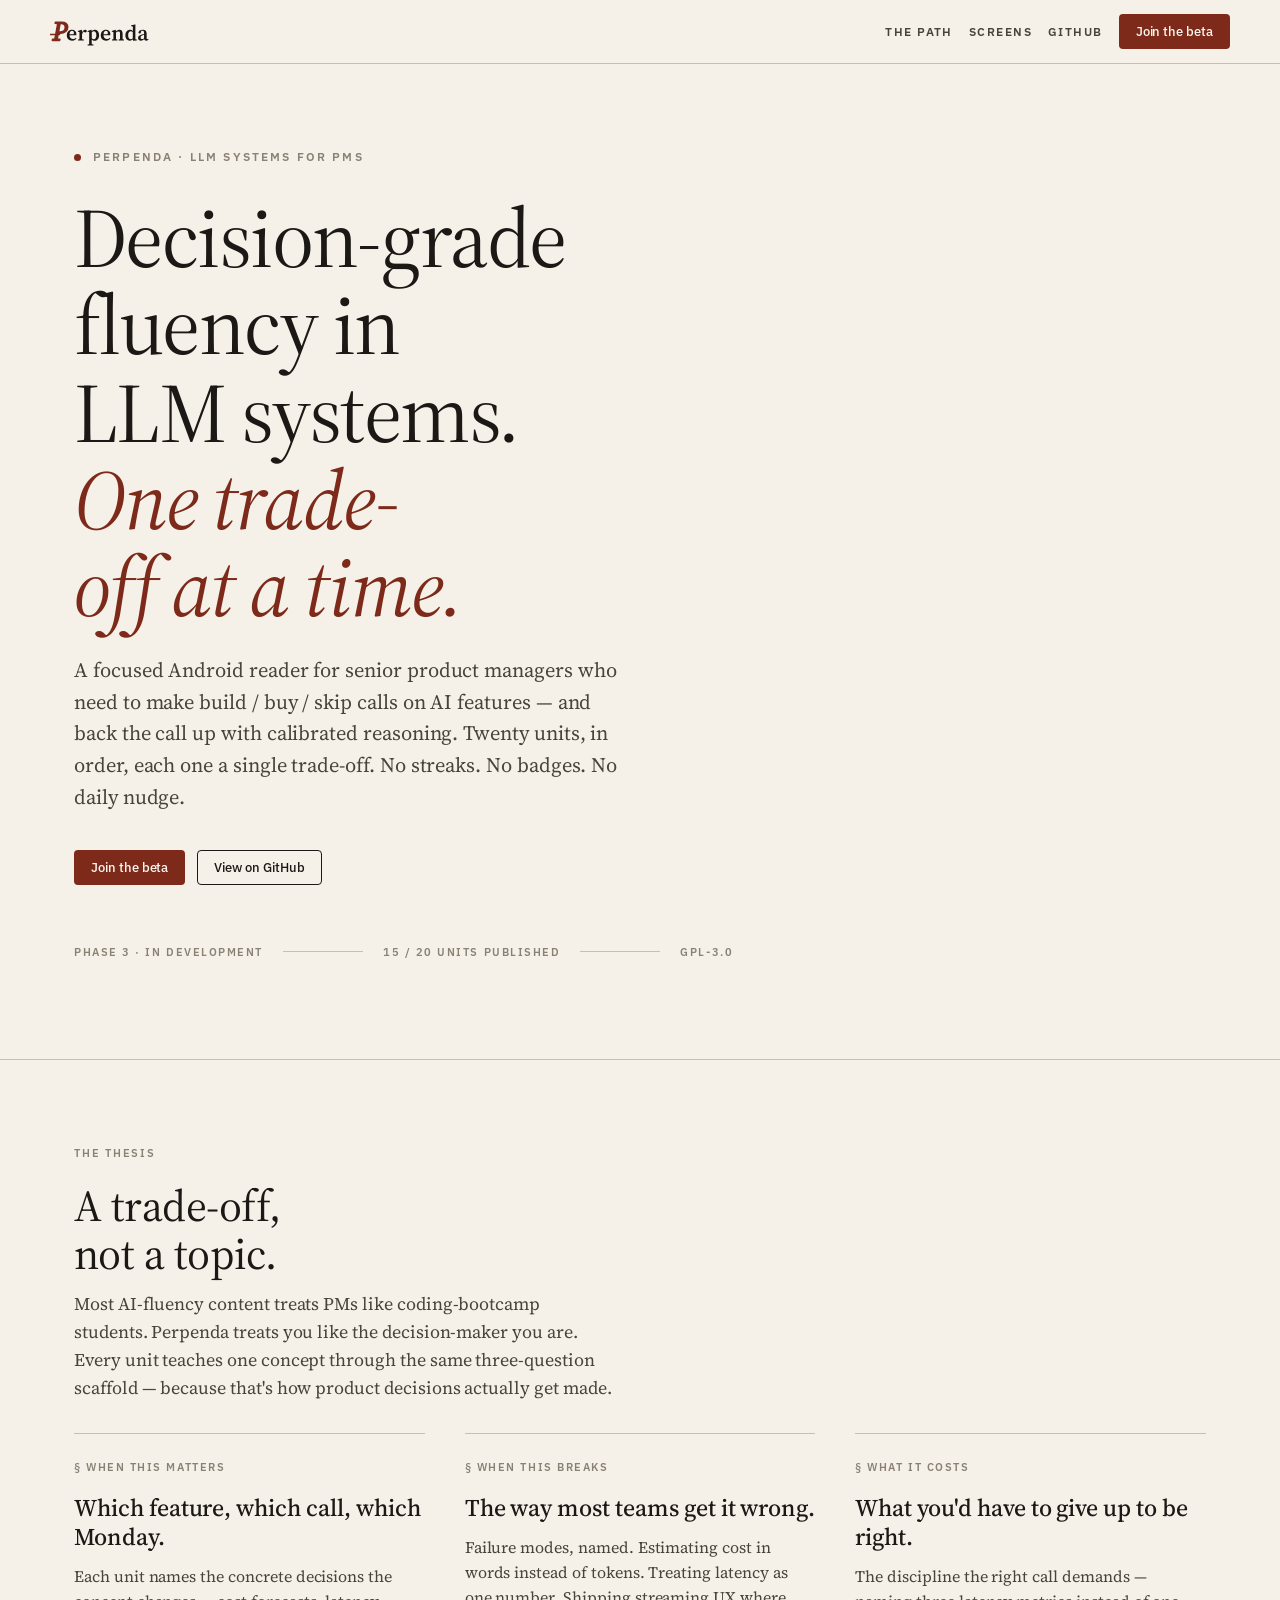
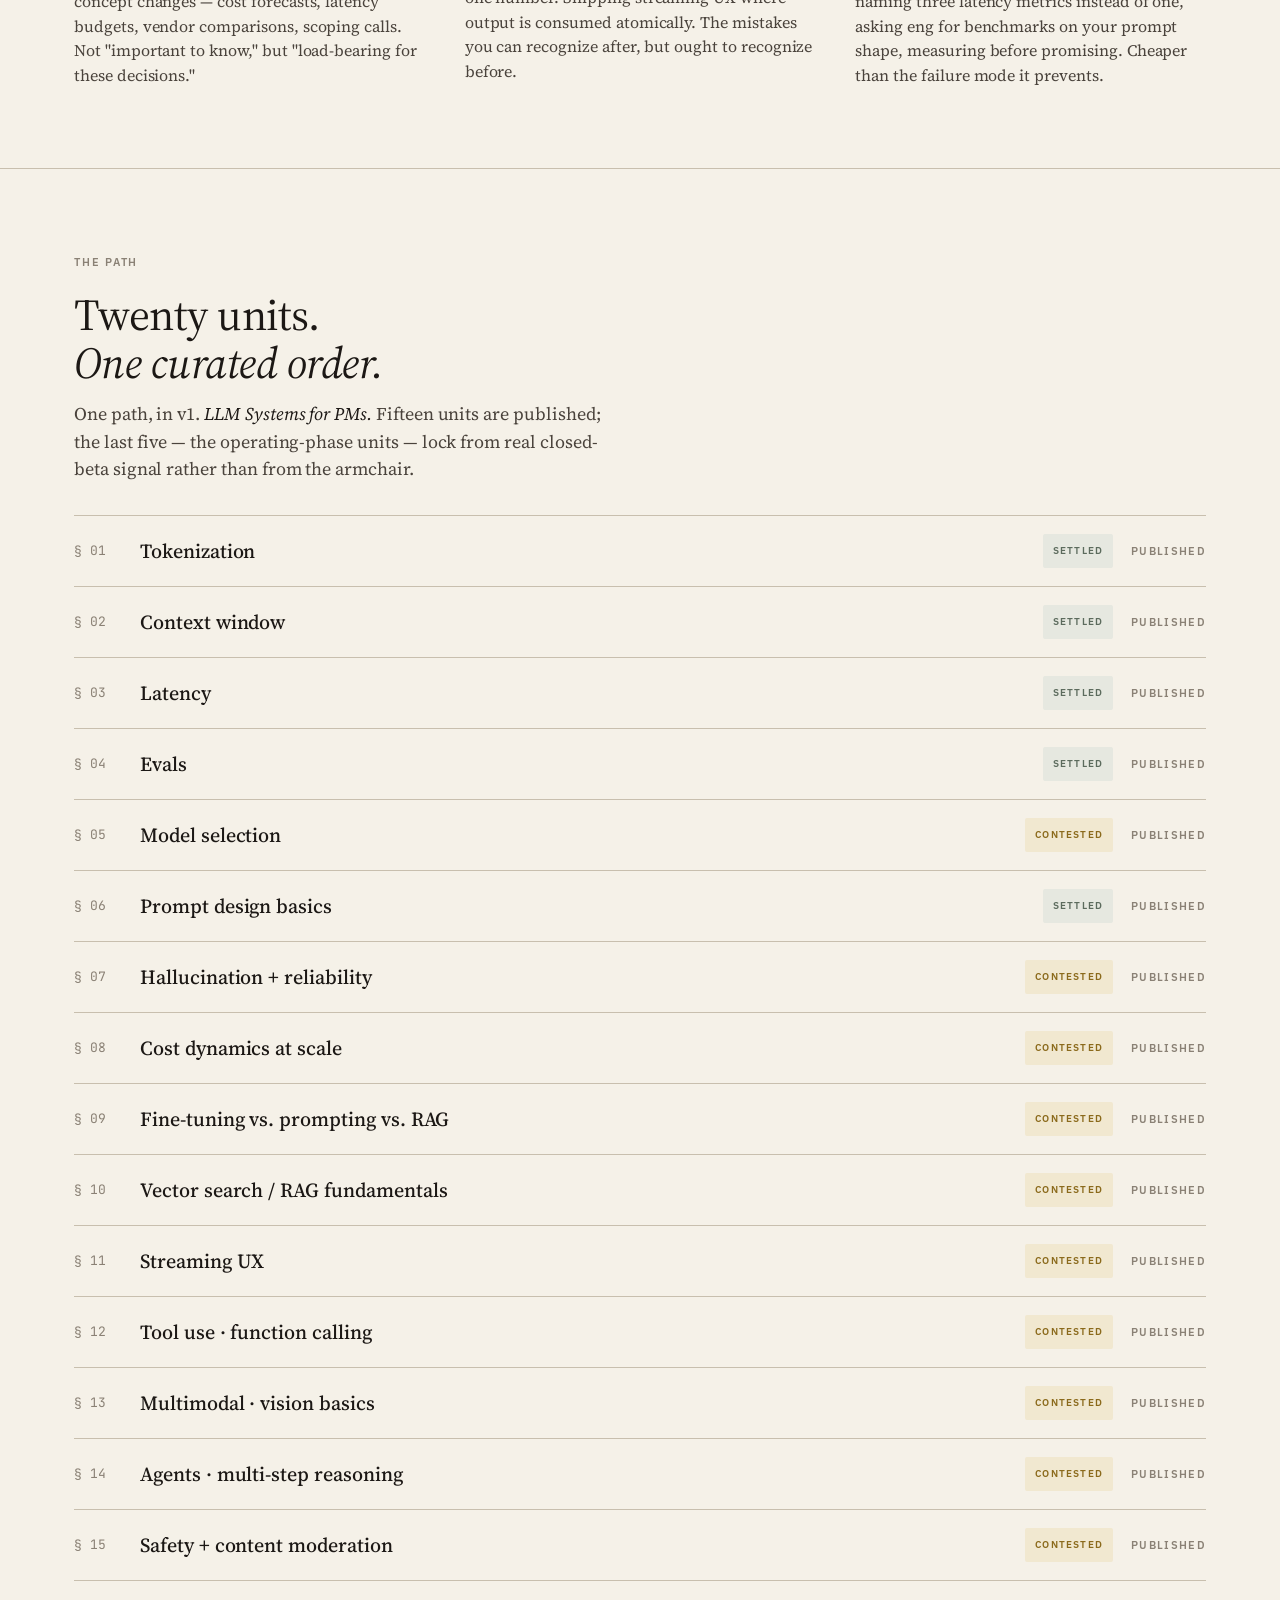
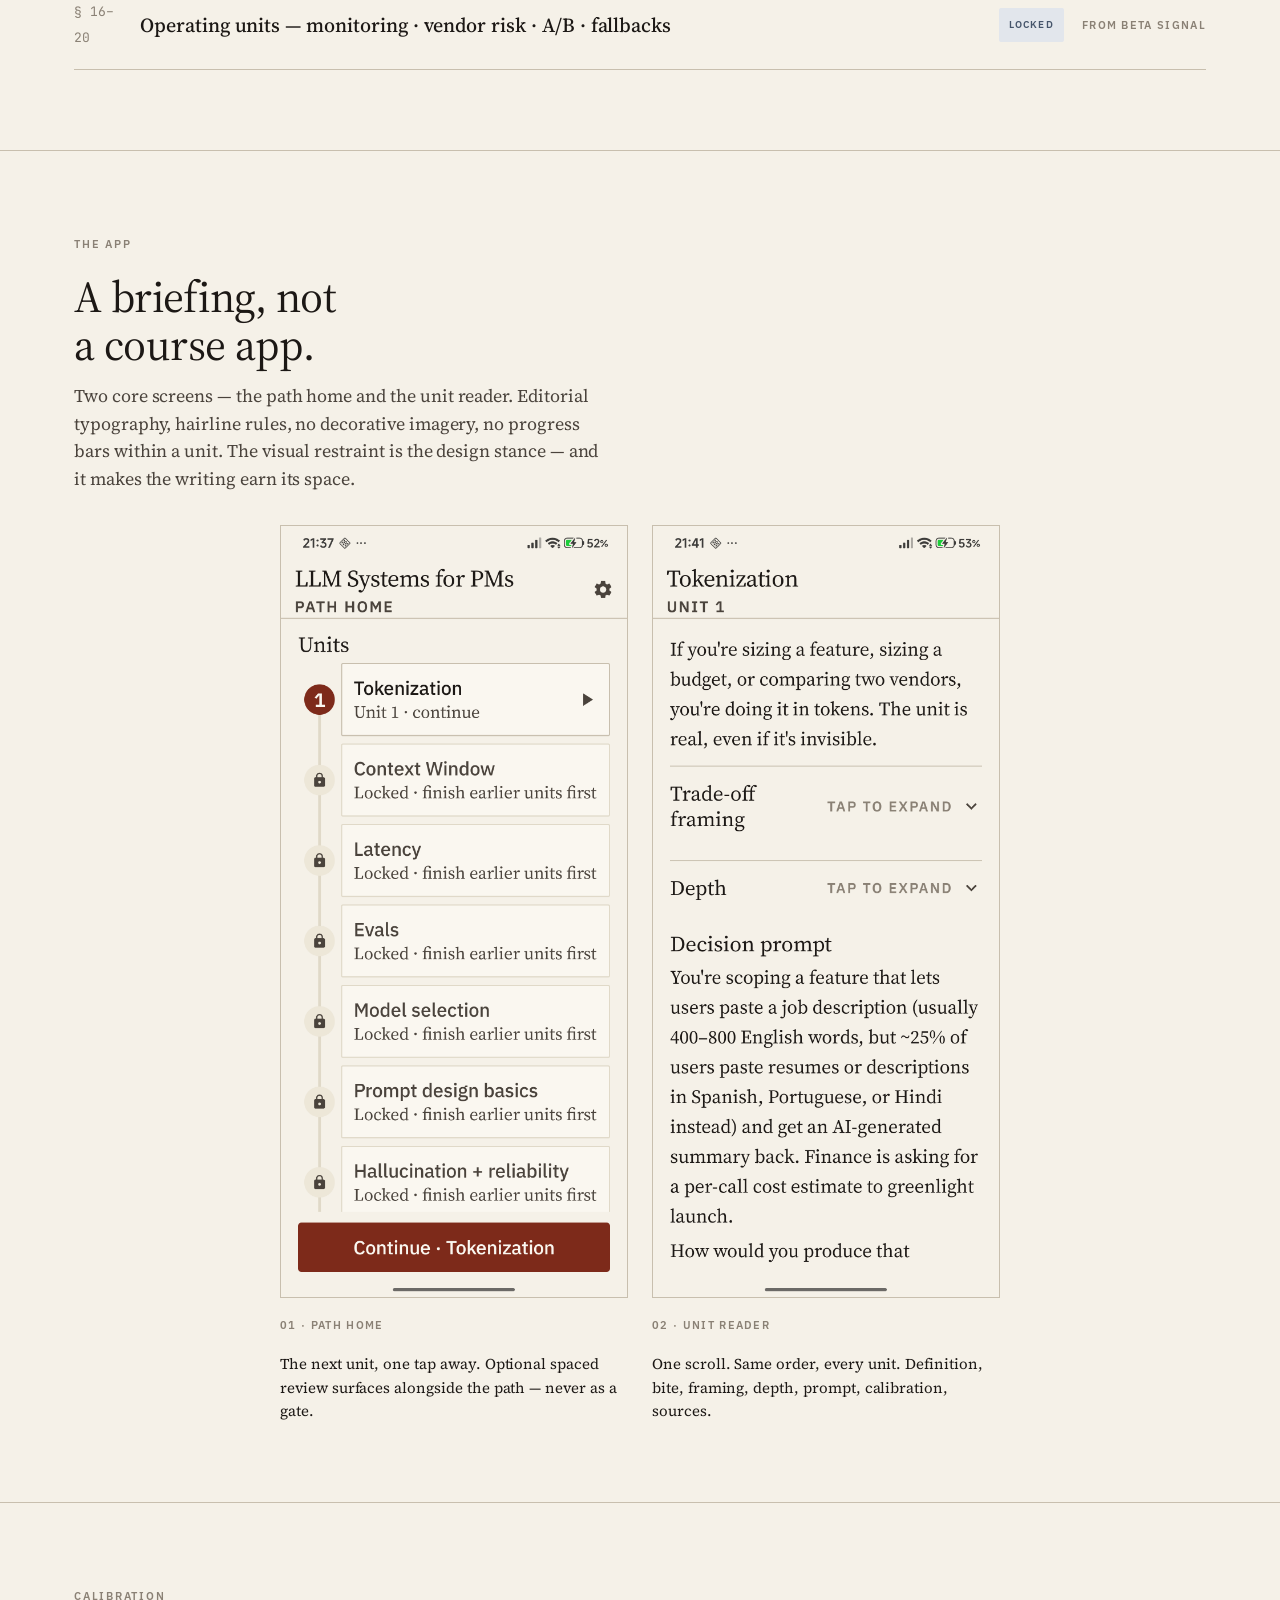
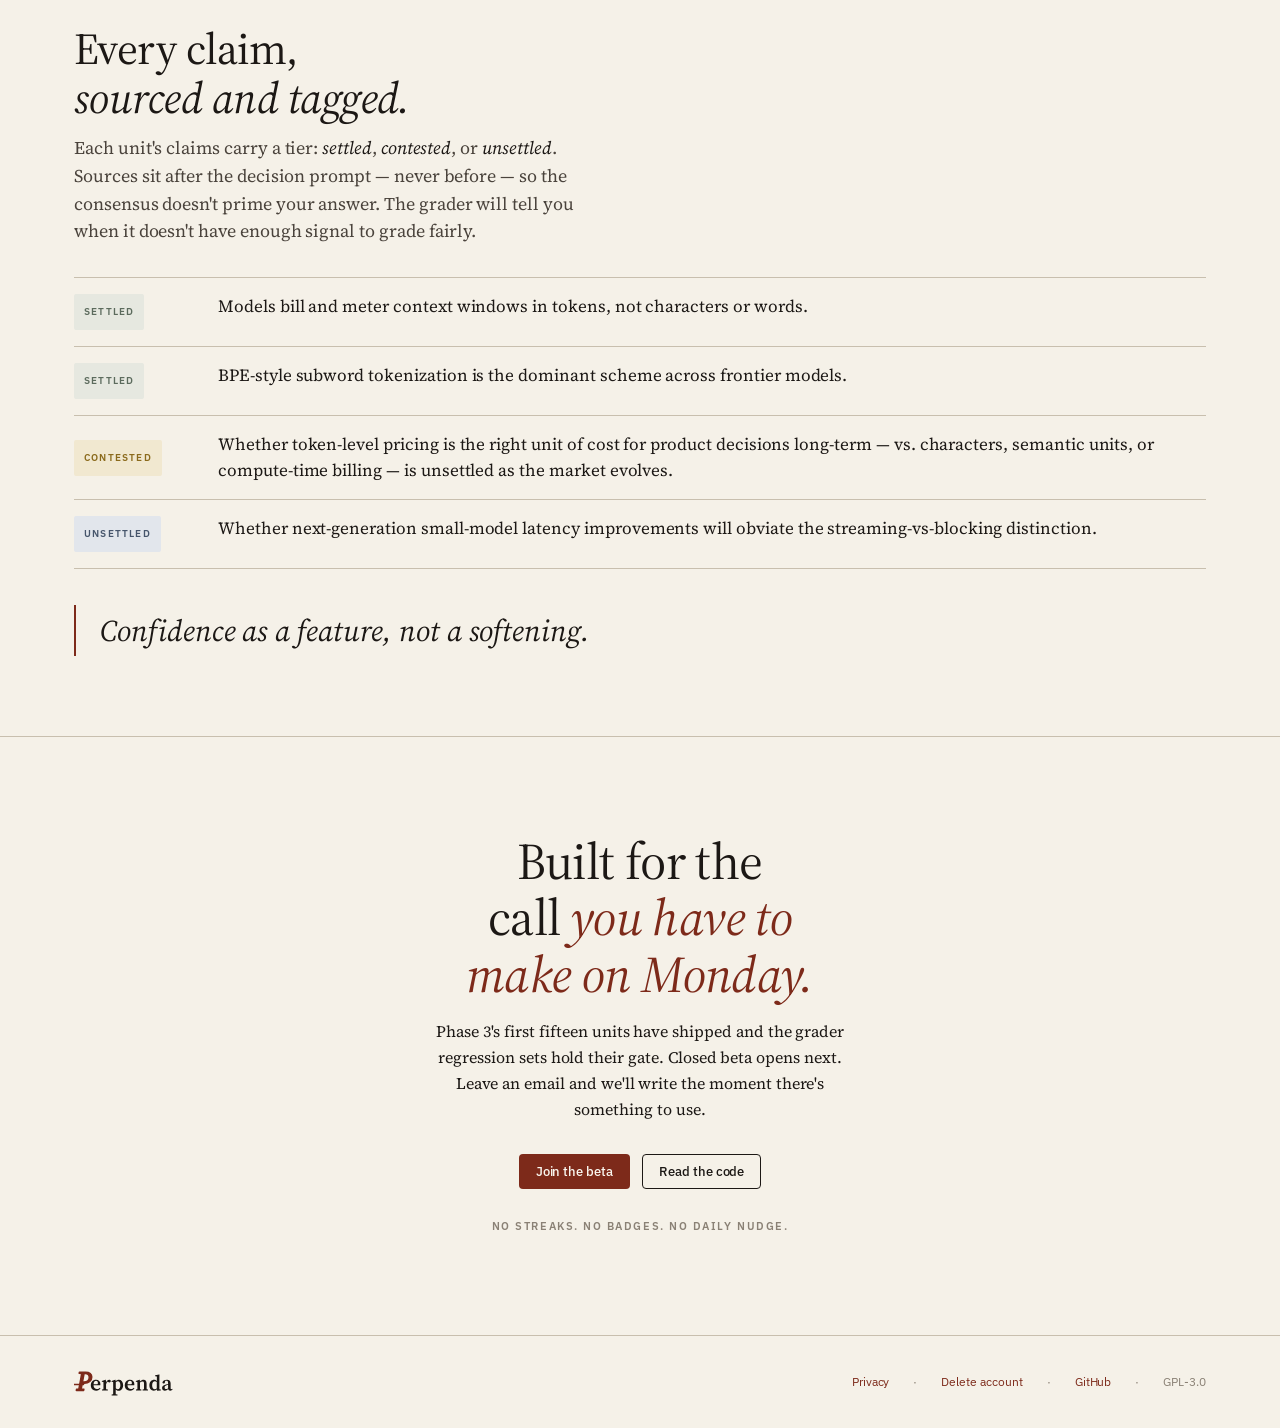
==== docs/index.html @ 9c633414 "site: wire wordmark into header, polish favicon, add OG image - Header (index + legal pages) now use" ====
<!doctype html>
<html lang="en">
<head>
<meta charset="utf-8" />
<title>Perpenda — Decision-grade fluency in LLM systems</title>
<meta name="viewport" content="width=device-width, initial-scale=1" />
<meta name="description" content="A focused Android app teaching LLM systems to product managers, one trade-off at a time. For senior PMs who'd rather decide right than read fast." />
<meta name="robots" content="index,follow" />
<link rel="canonical" href="https://perpenda.com/" />

<meta property="og:title" content="Perpenda — Decision-grade fluency in LLM systems" />
<meta property="og:description" content="Twenty trade-offs. One PM, deciding. No streaks, no badges, no daily nudge." />
<meta property="og:type" content="website" />
<meta property="og:url" content="https://perpenda.com/" />
<meta property="og:site_name" content="Perpenda" />
<meta property="og:image" content="https://perpenda.com/brand/perpenda-og-1200x630.png" />
<meta property="og:image:width" content="1200" />
<meta property="og:image:height" content="630" />

<meta name="twitter:card" content="summary_large_image" />
<meta name="twitter:title" content="Perpenda — Decision-grade fluency in LLM systems" />
<meta name="twitter:description" content="Twenty trade-offs. One PM, deciding. No streaks, no badges, no daily nudge." />
<meta name="twitter:image" content="https://perpenda.com/brand/perpenda-og-1200x630.png" />

<link rel="icon" type="image/svg+xml" href="brand/perpenda-mark-ink.svg" />
<link rel="icon" type="image/png" sizes="32x32" href="brand/favicon-32.png" />
<link rel="icon" type="image/png" sizes="16x16" href="brand/favicon-16.png" />
<link rel="apple-touch-icon" href="brand/apple-touch-icon-180.png" />

<!-- Promo bundle is standalone but rides on the project's token sheet -->
<link rel="stylesheet" href="styles/colors_and_type.css" />

<style>
  /* Follow the visitor's OS light/dark preference — the token sheet
     (colors_and_type.css) defines light as the default :root and dark
     via @media (prefers-color-scheme: dark). */
  html { color-scheme: light dark; }
  html, body { margin: 0; padding: 0; }
  body {
    background: var(--paper-0); color: var(--ink-1);
    font-family: var(--font-body);
    -webkit-font-smoothing: antialiased; text-rendering: optimizeLegibility;
  }
  *, *::before, *::after { box-sizing: border-box; }
  a { color: var(--oxblood); text-decoration: none; }
  a:hover { text-decoration: underline; text-underline-offset: 3px; text-decoration-thickness: 1px; }

  .wrap { max-width: 1180px; margin: 0 auto; padding: 0 24px; }
  hr.hair { border: 0; border-top: 1px solid var(--hair-1); margin: 0; }

  /* ─── Top nav ────────────────────────────────────────────── */
  nav.top {
    position: sticky; top: 0; z-index: 10;
    background: var(--paper-0);
    border-bottom: 1px solid var(--hair-1);
  }
  nav.top .row {
    display: flex; align-items: center; gap: 16px;
    padding: 14px 0;
  }
  .wordmark { display: flex; align-items: center; gap: 10px; }
  .wordmark img { height: 28px; width: auto; display: block; }
  .wordmark .name {
    font-family: var(--font-display); font-size: 18px; font-weight: 500;
    color: var(--ink-1); letter-spacing: -0.012em;
  }
  nav .grow { flex: 1; }
  nav a.link {
    font-family: var(--font-ui); font-size: 12px; font-weight: 600;
    text-transform: uppercase; letter-spacing: 0.12em; color: var(--ink-2);
  }
  nav a.link:hover { color: var(--ink-1); text-decoration: none; }
  .btn {
    display: inline-flex; align-items: center; gap: 8px;
    font-family: var(--font-ui); font-size: 13px; font-weight: 500;
    padding: 10px 16px; border-radius: 4px; border: 1px solid transparent;
    cursor: pointer; line-height: 1; transition: background 120ms cubic-bezier(.2,.6,.2,1);
  }
  .btn-primary   { background: var(--oxblood); color: #FAF7F0; }
  .btn-primary:hover { background: #5F2014; text-decoration: none; }
  .btn-secondary { background: transparent; color: var(--ink-1); border-color: var(--ink-1); }
  .btn-secondary:hover { background: var(--paper-3); text-decoration: none; }
  /* On dark, oxblood lifts to a warm salmon — flip the button text dark
     and lighten the hover so contrast holds. */
  @media (prefers-color-scheme: dark) {
    .btn-primary { color: #1C1815; }
    .btn-primary:hover { background: #E8967D; }
  }

  /* ─── Hero ───────────────────────────────────────────────── */
  .hero { padding: 80px 0 96px; }
  .hero .eyebrow {
    font-family: var(--font-ui); font-size: 12px; font-weight: 600;
    text-transform: uppercase; letter-spacing: 0.18em; color: var(--ink-3);
    margin-bottom: 24px;
    display: flex; align-items: center; gap: 12px;
  }
  .hero .eyebrow .dot { width: 7px; height: 7px; background: var(--oxblood); border-radius: 50%; }
  .hero h1 {
    font-family: var(--font-display);
    font-size: clamp(40px, 7vw, 84px);
    line-height: 1.04;
    font-weight: 400; letter-spacing: -0.018em;
    margin: 0 0 24px; max-width: 14ch;
    text-wrap: balance;
  }
  .hero h1 em { font-style: italic; color: var(--oxblood); font-weight: 400; }
  .hero .lede {
    font-family: var(--font-body);
    font-size: clamp(18px, 1.6vw, 22px); line-height: 1.55;
    color: var(--ink-2); margin: 0 0 36px; max-width: 56ch;
  }
  .hero .ctas { display: flex; flex-wrap: wrap; gap: 12px; }
  .hero .meta {
    margin-top: 56px; display: flex; align-items: center; gap: 20px;
    font-family: var(--font-ui); font-size: 11px; font-weight: 600;
    text-transform: uppercase; letter-spacing: 0.14em; color: var(--ink-3);
  }
  .hero .meta .rule { flex: 0 1 80px; height: 1px; background: var(--hair-1); }

  /* ─── Section heading shared ─────────────────────────────── */
  section.band { padding: 80px 0; border-top: 1px solid var(--hair-1); }
  section.band .lede {
    font-family: var(--font-body); font-size: clamp(17px, 1.4vw, 20px);
    color: var(--ink-2); line-height: 1.55; margin: 0 0 32px; max-width: 60ch;
  }
  .band-h {
    font-family: var(--font-display);
    font-size: clamp(28px, 3.5vw, 44px); line-height: 1.1;
    font-weight: 400; letter-spacing: -0.012em;
    margin: 0 0 12px; max-width: 18ch; text-wrap: balance;
  }
  .band-eyebrow {
    font-family: var(--font-ui); font-size: 11px; font-weight: 600;
    text-transform: uppercase; letter-spacing: 0.16em; color: var(--ink-3);
    margin-bottom: 16px;
  }

  /* ─── Thesis (three columns: matters / breaks / costs) ──── */
  .thesis .cols {
    display: grid; grid-template-columns: repeat(3, 1fr); gap: 40px;
    margin-top: 24px;
  }
  .thesis .col {
    border-top: 1px solid var(--hair-1);
    padding-top: 20px;
  }
  .thesis .col .label {
    font-family: var(--font-ui); font-size: 11px; font-weight: 600;
    text-transform: uppercase; letter-spacing: 0.14em; color: var(--ink-3);
    margin-bottom: 14px;
  }
  .thesis .col h3 {
    font-family: var(--font-display); font-size: 24px; line-height: 1.2;
    font-weight: 500; margin: 0 0 12px; color: var(--ink-1);
  }
  .thesis .col p {
    font-family: var(--font-body); font-size: 16px; line-height: 1.55;
    color: var(--ink-2); margin: 0;
  }

  /* ─── The path ─────────────────────────────────────────── */
  .path .grid {
    display: grid; grid-template-columns: 1fr; gap: 0; margin-top: 12px;
  }
  .path .unit {
    display: grid;
    grid-template-columns: 48px 1fr auto auto;
    align-items: center; gap: 18px;
    padding: 18px 0; border-top: 1px solid var(--hair-1);
  }
  .path .unit:last-child { border-bottom: 1px solid var(--hair-1); }
  .path .unit .num { font-family: var(--font-mono); font-size: 13px; color: var(--ink-3); }
  .path .unit .name { font-family: var(--font-display); font-size: 20px; color: var(--ink-1); font-weight: 500; }
  .path .unit .name em { font-style: italic; color: var(--oxblood); font-weight: 400; }
  .path .unit .tag {
    font-family: var(--font-ui); font-size: 10px; font-weight: 600;
    text-transform: uppercase; letter-spacing: 0.12em;
    padding: 4px 10px; border-radius: 2px;
  }
  /* Calibration-tier chips — colors come from the token sheet so they
     track light/dark automatically. */
  .tag-settled   { background: var(--sage-tint);   color: var(--sage); }
  .tag-contested { background: var(--ochre-tint);  color: var(--ochre); }
  .tag-locked    { background: var(--mineral-tint); color: var(--mineral); }
  .tag-upnext    { background: var(--oxblood-tint); color: var(--oxblood); }
  .path .unit .status {
    font-family: var(--font-ui); font-size: 11px; font-weight: 600;
    text-transform: uppercase; letter-spacing: 0.12em; color: var(--ink-3);
  }

  /* ─── Screens showcase ─────────────────────────────────── */
  .screens .strip {
    display: grid; grid-template-columns: repeat(2, 1fr); gap: 24px;
    max-width: 720px; margin: 32px auto 0;
  }
  .screen {
    display: flex; flex-direction: column; gap: 14px;
  }
  .screen .img {
    background: var(--paper-2); border: 1px solid var(--hair-1);
    overflow: hidden; aspect-ratio: 1220 / 2712;
  }
  .screen .img picture { display: block; width: 100%; height: 100%; }
  .screen .img img { width: 100%; height: 100%; object-fit: cover; object-position: top center; display: block; }
  .screen .cap {
    font-family: var(--font-ui); font-size: 11px; font-weight: 600;
    text-transform: uppercase; letter-spacing: 0.12em; color: var(--ink-3);
  }
  .screen .blurb {
    font-family: var(--font-body); font-size: 15px; line-height: 1.55;
    color: var(--ink-1);
  }

  /* ─── Calibration ─────────────────────────────────────── */
  .cal .row {
    display: grid; grid-template-columns: 120px 1fr;
    align-items: baseline; gap: 24px;
    padding: 16px 0; border-top: 1px solid var(--hair-1);
  }
  .cal .row:last-child { border-bottom: 1px solid var(--hair-1); }
  .cal .row .chip {
    font-family: var(--font-ui); font-size: 10px; font-weight: 600;
    text-transform: uppercase; letter-spacing: 0.12em;
    padding: 5px 10px; border-radius: 2px;
    justify-self: start; align-self: center;
  }
  .cal .row .claim {
    font-family: var(--font-body); font-size: 17px; line-height: 1.5;
    color: var(--ink-1);
  }
  .pullquote {
    font-family: var(--font-display);
    font-size: clamp(22px, 2.4vw, 30px); line-height: 1.3;
    font-weight: 400; color: var(--ink-1);
    border-left: 2px solid var(--oxblood);
    padding: 6px 0 6px 24px;
    margin: 36px 0 0 0;
    max-width: 36ch;
  }
  .pullquote em { font-style: italic; }

  /* ─── CTA ─────────────────────────────────────────────── */
  .cta {
    text-align: center; padding: 96px 0;
    border-top: 1px solid var(--hair-1);
  }
  .cta h2 {
    font-family: var(--font-display);
    font-size: clamp(32px, 4vw, 52px); line-height: 1.1;
    font-weight: 400; letter-spacing: -0.012em;
    margin: 0 auto 16px; max-width: 18ch; text-wrap: balance;
  }
  .cta h2 em { font-style: italic; color: var(--oxblood); }
  .cta .lede { max-width: 52ch; margin: 0 auto 32px; }
  .cta .ctas { display: inline-flex; gap: 12px; flex-wrap: wrap; justify-content: center; }
  .cta .small {
    margin-top: 24px;
    font-family: var(--font-ui); font-size: 11px; font-weight: 600;
    text-transform: uppercase; letter-spacing: 0.14em; color: var(--ink-3);
  }

  /* ─── Footer ─────────────────────────────────────────── */
  footer {
    border-top: 1px solid var(--hair-1);
    padding: 32px 0;
    font-family: var(--font-ui); font-size: 12px;
    color: var(--ink-3);
    display: flex; align-items: center; gap: 24px;
  }
  footer .grow { flex: 1; }

  /* ─── Responsive ─────────────────────────────────────── */
  @media (max-width: 880px) {
    .thesis .cols { grid-template-columns: 1fr; gap: 0; }
    .thesis .col + .col { margin-top: 0; }
    .screens .strip { grid-template-columns: repeat(2, 1fr); }
    .path .unit { grid-template-columns: 36px 1fr auto; }
    .path .unit .status { display: none; }
    nav .link.hide-md { display: none; }
    .hero { padding: 56px 0 72px; }
    section.band { padding: 56px 0; }
  }
  @media (max-width: 520px) {
    .screens .strip { grid-template-columns: 1fr; }
    .cal .row { grid-template-columns: 1fr; gap: 8px; }
  }
</style>
</head>

<body>

<!-- ─── Nav ─────────────────────────────────────────────── -->
<nav class="top">
  <div class="wrap row">
    <a class="wordmark" href="#top">
      <picture>
        <source srcset="brand/perpenda-wordmark-dark.svg" media="(prefers-color-scheme: dark)" />
        <img src="brand/perpenda-wordmark.svg" alt="Perpenda" />
      </picture>
    </a>
    <div class="grow"></div>
    <a class="link hide-md" href="#path">The path</a>
    <a class="link hide-md" href="#screens">Screens</a>
    <a class="link hide-md" href="https://github.com/LuminLynx/Perpenda">GitHub</a>
    <a class="btn btn-primary" href="#beta">Join the beta</a>
  </div>
</nav>

<!-- ─── Hero ─────────────────────────────────────────────── -->
<header id="top" class="hero">
  <div class="wrap">
    <div class="eyebrow"><span class="dot"></span> Perpenda · LLM Systems for PMs</div>
    <h1>Decision-grade fluency in LLM systems. <em>One trade-off at a time.</em></h1>
    <p class="lede">
      A focused Android reader for senior product managers who need to
      make build / buy / skip calls on AI features — and back the call
      up with calibrated reasoning. Twenty units, in order, each one a
      single trade-off. No streaks. No badges. No daily nudge.
    </p>
    <div class="ctas">
      <a class="btn btn-primary" href="#beta">Join the beta</a>
      <a class="btn btn-secondary" href="https://github.com/LuminLynx/Perpenda">View on GitHub</a>
    </div>
    <div class="meta">
      <span>Phase 3 · in development</span>
      <span class="rule"></span>
      <span>15 / 20 units published</span>
      <span class="rule"></span>
      <span>GPL-3.0</span>
    </div>
  </div>
</header>

<!-- ─── Thesis ─────────────────────────────────────────── -->
<section id="thesis" class="band thesis">
  <div class="wrap">
    <div class="band-eyebrow">The thesis</div>
    <h2 class="band-h">A trade-off, not a topic.</h2>
    <p class="lede">
      Most AI-fluency content treats PMs like coding-bootcamp students.
      Perpenda treats you like the decision-maker you are. Every unit
      teaches one concept through the same three-question scaffold —
      because that's how product decisions actually get made.
    </p>
    <div class="cols">
      <div class="col">
        <div class="label">§ When this matters</div>
        <h3>Which feature, which call, which Monday.</h3>
        <p>Each unit names the concrete decisions the concept changes — cost forecasts, latency budgets, vendor comparisons, scoping calls. Not "important to know," but "load-bearing for these decisions."</p>
      </div>
      <div class="col">
        <div class="label">§ When this breaks</div>
        <h3>The way most teams get it wrong.</h3>
        <p>Failure modes, named. Estimating cost in words instead of tokens. Treating latency as one number. Shipping streaming UX where output is consumed atomically. The mistakes you can recognize after, but ought to recognize before.</p>
      </div>
      <div class="col">
        <div class="label">§ What it costs</div>
        <h3>What you'd have to give up to be right.</h3>
        <p>The discipline the right call demands — naming three latency metrics instead of one, asking eng for benchmarks on your prompt shape, measuring before promising. Cheaper than the failure mode it prevents.</p>
      </div>
    </div>
  </div>
</section>

<!-- ─── The path ─────────────────────────────────────────── -->
<section id="path" class="band path">
  <div class="wrap">
    <div class="band-eyebrow">The path</div>
    <h2 class="band-h">Twenty units. <em>One curated order.</em></h2>
    <p class="lede">
      One path, in v1. <em>LLM Systems for PMs.</em> Fifteen units are
      published; the last five — the operating-phase units — lock from
      real closed-beta signal rather than from the armchair.
    </p>
    <div class="grid">
      <div class="unit"><div class="num">§ 01</div><div class="name">Tokenization</div><div class="tag tag-settled">Settled</div><div class="status">Published</div></div>
      <div class="unit"><div class="num">§ 02</div><div class="name">Context window</div><div class="tag tag-settled">Settled</div><div class="status">Published</div></div>
      <div class="unit"><div class="num">§ 03</div><div class="name">Latency</div><div class="tag tag-settled">Settled</div><div class="status">Published</div></div>
      <div class="unit"><div class="num">§ 04</div><div class="name">Evals</div><div class="tag tag-settled">Settled</div><div class="status">Published</div></div>
      <div class="unit"><div class="num">§ 05</div><div class="name">Model selection</div><div class="tag tag-contested">Contested</div><div class="status">Published</div></div>
      <div class="unit"><div class="num">§ 06</div><div class="name">Prompt design basics</div><div class="tag tag-settled">Settled</div><div class="status">Published</div></div>
      <div class="unit"><div class="num">§ 07</div><div class="name">Hallucination + reliability</div><div class="tag tag-contested">Contested</div><div class="status">Published</div></div>
      <div class="unit"><div class="num">§ 08</div><div class="name">Cost dynamics at scale</div><div class="tag tag-contested">Contested</div><div class="status">Published</div></div>
      <div class="unit"><div class="num">§ 09</div><div class="name">Fine-tuning vs. prompting vs. RAG</div><div class="tag tag-contested">Contested</div><div class="status">Published</div></div>
      <div class="unit"><div class="num">§ 10</div><div class="name">Vector search / RAG fundamentals</div><div class="tag tag-contested">Contested</div><div class="status">Published</div></div>
      <div class="unit"><div class="num">§ 11</div><div class="name">Streaming UX</div><div class="tag tag-contested">Contested</div><div class="status">Published</div></div>
      <div class="unit"><div class="num">§ 12</div><div class="name">Tool use · function calling</div><div class="tag tag-contested">Contested</div><div class="status">Published</div></div>
      <div class="unit"><div class="num">§ 13</div><div class="name">Multimodal · vision basics</div><div class="tag tag-contested">Contested</div><div class="status">Published</div></div>
      <div class="unit"><div class="num">§ 14</div><div class="name">Agents · multi-step reasoning</div><div class="tag tag-contested">Contested</div><div class="status">Published</div></div>
      <div class="unit"><div class="num">§ 15</div><div class="name">Safety + content moderation</div><div class="tag tag-contested">Contested</div><div class="status">Published</div></div>
      <div class="unit"><div class="num">§ 16–20</div><div class="name">Operating units — monitoring · vendor risk · A/B · fallbacks</div><div class="tag tag-locked">Locked</div><div class="status">From beta signal</div></div>
    </div>
  </div>
</section>

<!-- ─── Screens ─────────────────────────────────────────── -->
<section id="screens" class="band screens">
  <div class="wrap">
    <div class="band-eyebrow">The app</div>
    <h2 class="band-h">A briefing, not a course app.</h2>
    <p class="lede">
      Two core screens — the path home and the unit reader. Editorial
      typography, hairline rules, no decorative imagery, no progress bars
      within a unit. The visual restraint is the design stance — and it
      makes the writing earn its space.
    </p>
    <div class="strip">
      <div class="screen">
        <div class="img">
          <picture>
            <source srcset="app-store/screens-dark/01-path-home.png" media="(prefers-color-scheme: dark)" />
            <img src="app-store/screens/01-path-home.png" alt="Perpenda path home" />
          </picture>
        </div>
        <div class="cap">01 · Path home</div>
        <div class="blurb">The next unit, one tap away. Optional spaced review surfaces alongside the path — never as a gate.</div>
      </div>
      <div class="screen">
        <div class="img">
          <picture>
            <source srcset="app-store/screens-dark/02-unit-reader.png" media="(prefers-color-scheme: dark)" />
            <img src="app-store/screens/02-unit-reader.png" alt="Perpenda unit reader" />
          </picture>
        </div>
        <div class="cap">02 · Unit reader</div>
        <div class="blurb">One scroll. Same order, every unit. Definition, bite, framing, depth, prompt, calibration, sources.</div>
      </div>
    </div>
  </div>
</section>

<!-- ─── Calibration ─────────────────────────────────────── -->
<section class="band cal">
  <div class="wrap">
    <div class="band-eyebrow">Calibration</div>
    <h2 class="band-h">Every claim, <em>sourced and tagged.</em></h2>
    <p class="lede">
      Each unit's claims carry a tier: <em>settled</em>, <em>contested</em>, or
      <em>unsettled</em>. Sources sit after the decision prompt — never
      before — so the consensus doesn't prime your answer. The grader
      will tell you when it doesn't have enough signal to grade fairly.
    </p>
    <div style="margin-top: 16px;">
      <div class="row"><span class="chip tag-settled">Settled</span><div class="claim">Models bill and meter context windows in tokens, not characters or words.</div></div>
      <div class="row"><span class="chip tag-settled">Settled</span><div class="claim">BPE-style subword tokenization is the dominant scheme across frontier models.</div></div>
      <div class="row"><span class="chip tag-contested">Contested</span><div class="claim">Whether token-level pricing is the right unit of cost for product decisions long-term — vs. characters, semantic units, or compute-time billing — is unsettled as the market evolves.</div></div>
      <div class="row"><span class="chip tag-locked">Unsettled</span><div class="claim">Whether next-generation small-model latency improvements will obviate the streaming-vs-blocking distinction.</div></div>
    </div>
    <div class="pullquote">
      <em>Confidence as a feature, not a softening.</em>
    </div>
  </div>
</section>

<!-- ─── CTA ────────────────────────────────────────────── -->
<section id="beta" class="cta">
  <div class="wrap">
    <h2>Built for the call <em>you have to make on Monday.</em></h2>
    <p class="lede">
      Phase 3's first fifteen units have shipped and the grader
      regression sets hold their gate. Closed beta opens next. Leave
      an email and we'll write the moment there's something to use.
    </p>
    <div class="ctas">
      <a class="btn btn-primary" href="mailto:hello@perpenda.com?subject=Perpenda%20beta">Join the beta</a>
      <a class="btn btn-secondary" href="https://github.com/LuminLynx/Perpenda">Read the code</a>
    </div>
    <div class="small">No streaks. No badges. No daily nudge.</div>
  </div>
</section>

<!-- ─── Footer ─────────────────────────────────────────── -->
<footer>
  <div class="wrap" style="display: flex; align-items: center; gap: 24px; width: 100%;">
    <a class="wordmark" href="#top">
      <picture>
        <source srcset="brand/perpenda-wordmark-dark.svg" media="(prefers-color-scheme: dark)" />
        <img src="brand/perpenda-wordmark.svg" alt="Perpenda" />
      </picture>
    </a>
    <div class="grow"></div>
    <a href="legal/privacy-policy.html">Privacy</a>
    <span>·</span>
    <a href="legal/account-deletion.html">Delete account</a>
    <span>·</span>
    <a href="https://github.com/LuminLynx/Perpenda">GitHub</a>
    <span>·</span>
    <span>GPL-3.0</span>
  </div>
</footer>

</body>
</html>
---- docs/styles/colors_and_type.css ----
/* ============================================================
   Perpenda — colors & type tokens
   Editorial / reference-document direction:
   serif display, hairline rules, restrained color, generous air.
   These tokens map 1:1 to the Compose theme (Color.kt / Type.kt)
   and the brief in docs/DESIGN_BRIEF.md.
   ============================================================ */

/* --- Webfonts ------------------------------------------------ */
/* Source Serif 4 — editorial body+display
   IBM Plex Sans  — UI labels / app-bar meta (cool, neutral)
   JetBrains Mono — code / token counts / inline measurements
   NOTE: all three are Google-Fonts substitutions for the in-app
   FontFamily.SansSerif default that Type.kt currently ships.
   Flag this to the team — fonts/ contains nothing locally yet. */
@import url("https://fonts.googleapis.com/css2?family=Source+Serif+4:ital,opsz,wght@0,8..60,300..800;1,8..60,300..800&family=IBM+Plex+Sans:wght@400;500;600;700&family=JetBrains+Mono:wght@400;500;600&display=swap");

:root {
  /* ----------------------------------------------------------
     Color — Paper & Ink (LIGHT, the canonical mode)
     A warm off-white "paper" with warm near-black "ink",
     hairline rules that are warm taupe (not 50% gray),
     and a restrained accent palette of marginal-annotation
     ink colors: oxblood (primary), sage (settled), ochre
     (contested), mineral (mono / chrome).
     ---------------------------------------------------------- */

  /* Paper — surfaces, from full to subtle */
  --paper-0:  #F5F1E8; /* page background — warm off-white */
  --paper-1:  #FAF7F0; /* raised surface — quieter than paper-0 */
  --paper-2:  #FFFFFF; /* card / sheet — true paper */
  --paper-3:  #EDE7D8; /* deeper section — pull-quote, callout */

  /* Ink — foreground, in three weights */
  --ink-1:    #1C1815; /* body — warm near-black, NOT pure */
  --ink-2:    #4A433C; /* meta / secondary copy */
  --ink-3:    #8A8175; /* tertiary / placeholder / muted meta */

  /* Hairline — the single most identity-defining element.
     Two weights only. NEVER a heavy 1.5–2px gray border. */
  --hair-1:   #C8BFAE; /* dividers between rows, between sections */
  --hair-2:   #E0D9C8; /* sub-dividers, focus-rest, table interior */

  /* Accents — restrained, marginal-ink palette.
     Use SPARINGLY. The accent should feel underlined, not painted. */
  --oxblood:           #7D2A1A; /* primary action, key emphasis */
  --oxblood-tint:      #F1E2DC; /* tint container — Reviews-due, focused row */
  --sage:              #5C6B5D; /* "settled" calibration tag */
  --sage-tint:         #E6E8E0;
  --ochre:             #8B6A1C; /* "contested" calibration tag */
  --ochre-tint:        #F1E8D0;
  --mineral:           #46556B; /* mono / code / chrome accent */
  --mineral-tint:      #E2E6EC;

  /* Semantic — completed / review-needed / error */
  --completed:         var(--oxblood); /* unit ✓ uses oxblood, not green */
  --review-needed:     var(--ochre);   /* "we're not confident" banner */
  --error:             #8C2017;        /* form / submit errors */
  --error-tint:        #F2DEDB;

  /* ----------------------------------------------------------
     Type
     ---------------------------------------------------------- */

  /* Families */
  --font-display: "Source Serif 4", "Source Serif Pro", "Georgia", serif;
  --font-body:    "Source Serif 4", "Source Serif Pro", "Georgia", serif;
  --font-ui:      "IBM Plex Sans", "Inter", system-ui, sans-serif;
  --font-mono:    "JetBrains Mono", "IBM Plex Mono", ui-monospace, monospace;

  /* Tracking */
  --tracking-display: -0.012em; /* large serif — tighten slightly */
  --tracking-body:    -0.003em;
  --tracking-ui:       0.00em;
  --tracking-eyebrow:  0.10em;  /* small-caps eyebrows — wide */

  /* Scale — designed in 8pt rhythm; line-heights tuned for
     editorial body density (~1.55) and tight display (~1.12). */
  --t-display:   44px;  --lh-display:   50px;
  --t-h1:        32px;  --lh-h1:        38px;  /* screen title */
  --t-h2:        24px;  --lh-h2:        30px;  /* unit title in reader */
  --t-h3:        19px;  --lh-h3:        26px;  /* section header */
  --t-h4:        16px;  --lh-h4:        22px;  /* card title */
  --t-body:      16px;  --lh-body:      26px;  /* prose default */
  --t-body-sm:   14px;  --lh-body-sm:   22px;  /* meta / supporting */
  --t-ui:        14px;  --lh-ui:        20px;  /* buttons, tabs */
  --t-eyebrow:   11px;  --lh-eyebrow:   14px;  /* small-caps labels */
  --t-mono:      13px;  --lh-mono:      20px;

  /* Weights */
  --w-light:    300;
  --w-regular:  400;
  --w-medium:   500;
  --w-semibold: 600;

  /* ----------------------------------------------------------
     Spacing — 4pt base, expressed as a small set of named steps.
     Generous outer padding (--s-6) is the editorial signature.
     ---------------------------------------------------------- */
  --s-0:   2px;
  --s-1:   4px;
  --s-2:   8px;
  --s-3:  12px;
  --s-4:  16px;
  --s-5:  20px;
  --s-6:  24px;
  --s-7:  32px;
  --s-8:  40px;
  --s-9:  56px;
  --s-10: 80px;

  /* Screen edge — Compose AppScreenScaffold pads 20dp h / 12dp v */
  --gutter:  20px;
  --gutter-v: 12px;

  /* ----------------------------------------------------------
     Radii — restrained. Editorial = mostly square / 2–4px only.
     The current Android theme rounds 8–28dp; we override toward
     the editorial direction in v1's restyle.
     ---------------------------------------------------------- */
  --r-0:  0px;   /* hairline cards — square */
  --r-1:  2px;   /* fields, chips */
  --r-2:  4px;   /* button corner — barely there */
  --r-3:  8px;   /* sheet / modal */

  /* ----------------------------------------------------------
     Elevation — flat. No drop shadows by default.
     A single hairline border carries the card.
     We expose one whisper-shadow for modal/sheet only.
     ---------------------------------------------------------- */
  --shadow-flat:  none;
  --shadow-card:  none;                                       /* hairline-only */
  --shadow-sheet: 0 1px 0 rgba(28,24,21,0.04),
                  0 16px 40px -16px rgba(28,24,21,0.18);      /* modal / bottom sheet */
  --focus-ring:   0 0 0 2px var(--paper-0),
                  0 0 0 4px var(--oxblood);                   /* focus halo */

  /* ----------------------------------------------------------
     Motion — restrained. Editorial reads, doesn't bounce.
     Disclosures expand in 180–220ms ease-out; nothing springs.
     ---------------------------------------------------------- */
  --dur-fast:  120ms;
  --dur-base:  200ms;
  --dur-slow:  320ms;
  --ease-out:  cubic-bezier(0.2, 0.6, 0.2, 1);
  --ease-in:   cubic-bezier(0.4, 0.0, 1, 1);
}

/* --- Dark mode --------------------------------------------------
   Mirror of the warm-paper palette. Same restraint, inverted weight.
   Triggered by [data-theme="dark"] or prefers-color-scheme.
   ---------------------------------------------------------------- */
@media (prefers-color-scheme: dark) {
  :root:not([data-theme="light"]) {
    --paper-0:  #15130F;
    --paper-1:  #1B1814;
    --paper-2:  #221E18;
    --paper-3:  #2A251D;

    --ink-1:    #E8E2D5;
    --ink-2:    #B5AC9C;
    --ink-3:    #7C7466;

    --hair-1:   #3A352C;
    --hair-2:   #2A251D;

    --oxblood:           #D6816A;
    --oxblood-tint:      #3A1F18;
    --sage:              #A2AB94;
    --sage-tint:         #232722;
    --ochre:             #D7B673;
    --ochre-tint:        #2E2718;
    --mineral:           #9DAFC2;
    --mineral-tint:      #1E242C;
    --error:             #E4856E;
    --error-tint:        #381914;
  }
}
[data-theme="dark"] {
    --paper-0:  #15130F;
    --paper-1:  #1B1814;
    --paper-2:  #221E18;
    --paper-3:  #2A251D;
    --ink-1:    #E8E2D5;
    --ink-2:    #B5AC9C;
    --ink-3:    #7C7466;
    --hair-1:   #3A352C;
    --hair-2:   #2A251D;
    --oxblood:           #D6816A;
    --oxblood-tint:      #3A1F18;
    --sage:              #A2AB94;
    --sage-tint:         #232722;
    --ochre:             #D7B673;
    --ochre-tint:        #2E2718;
    --mineral:           #9DAFC2;
    --mineral-tint:      #1E242C;
    --error:             #E4856E;
    --error-tint:        #381914;
}

/* ============================================================
   Semantic type roles. Use these directly in JSX/HTML.
   Body text gets --tracking-body via the body{} rule below.
   ============================================================ */

body {
  font-family: var(--font-body);
  font-size: var(--t-body);
  line-height: var(--lh-body);
  letter-spacing: var(--tracking-body);
  color: var(--ink-1);
  background: var(--paper-0);
  -webkit-font-smoothing: antialiased;
  text-rendering: optimizeLegibility;
}

.t-display, h1.display {
  font-family: var(--font-display);
  font-size: var(--t-display);
  line-height: var(--lh-display);
  letter-spacing: var(--tracking-display);
  font-weight: var(--w-regular);   /* serif display reads better at 400, not bold */
  color: var(--ink-1);
}

.t-h1, h1 {
  font-family: var(--font-display);
  font-size: var(--t-h1);
  line-height: var(--lh-h1);
  letter-spacing: var(--tracking-display);
  font-weight: var(--w-regular);
  color: var(--ink-1);
}

.t-h2, h2 {
  font-family: var(--font-display);
  font-size: var(--t-h2);
  line-height: var(--lh-h2);
  letter-spacing: var(--tracking-display);
  font-weight: var(--w-regular);
  color: var(--ink-1);
}

.t-h3, h3 {
  font-family: var(--font-display);
  font-size: var(--t-h3);
  line-height: var(--lh-h3);
  font-weight: var(--w-medium);
  color: var(--ink-1);
}

.t-h4, h4 {
  font-family: var(--font-display);
  font-size: var(--t-h4);
  line-height: var(--lh-h4);
  font-weight: var(--w-semibold);
  color: var(--ink-1);
}

.t-body, p {
  font-family: var(--font-body);
  font-size: var(--t-body);
  line-height: var(--lh-body);
  letter-spacing: var(--tracking-body);
  font-weight: var(--w-regular);
  color: var(--ink-1);
}

.t-body-sm, .meta {
  font-family: var(--font-body);
  font-size: var(--t-body-sm);
  line-height: var(--lh-body-sm);
  color: var(--ink-2);
}

.t-ui, button, input, label {
  font-family: var(--font-ui);
  font-size: var(--t-ui);
  line-height: var(--lh-ui);
  letter-spacing: var(--tracking-ui);
}

.t-eyebrow {
  font-family: var(--font-ui);
  font-size: var(--t-eyebrow);
  line-height: var(--lh-eyebrow);
  letter-spacing: var(--tracking-eyebrow);
  font-weight: var(--w-semibold);
  text-transform: uppercase;
  color: var(--ink-3);
}

.t-mono, code, pre {
  font-family: var(--font-mono);
  font-size: var(--t-mono);
  line-height: var(--lh-mono);
  color: var(--ink-2);
}

/* Inline emphasis used widely in unit prose */
em  { font-style: italic; color: var(--ink-1); }
strong { font-weight: var(--w-semibold); color: var(--ink-1); }

/* The signature hairline rule */
hr, .hairline {
  border: 0;
  border-top: 1px solid var(--hair-1);
  margin: 0;
}
.hairline-sub { border-top-color: var(--hair-2); }
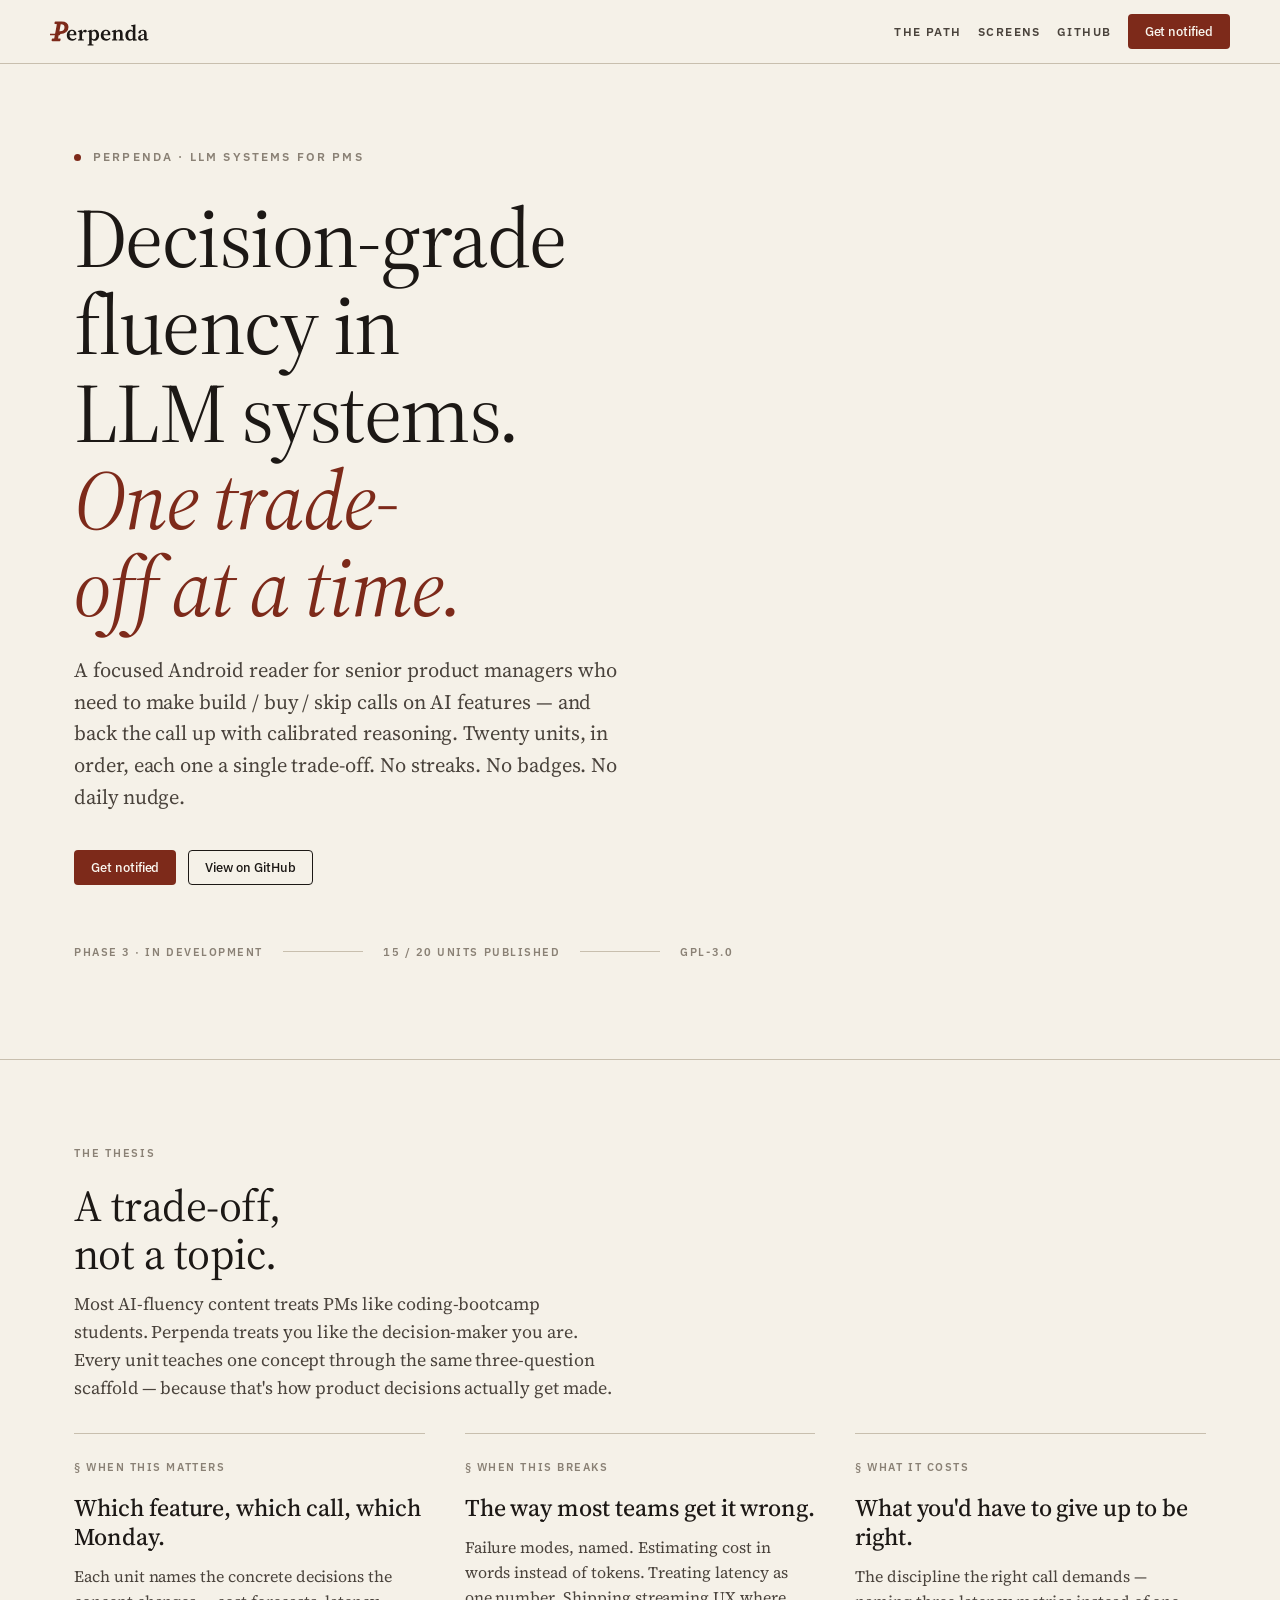
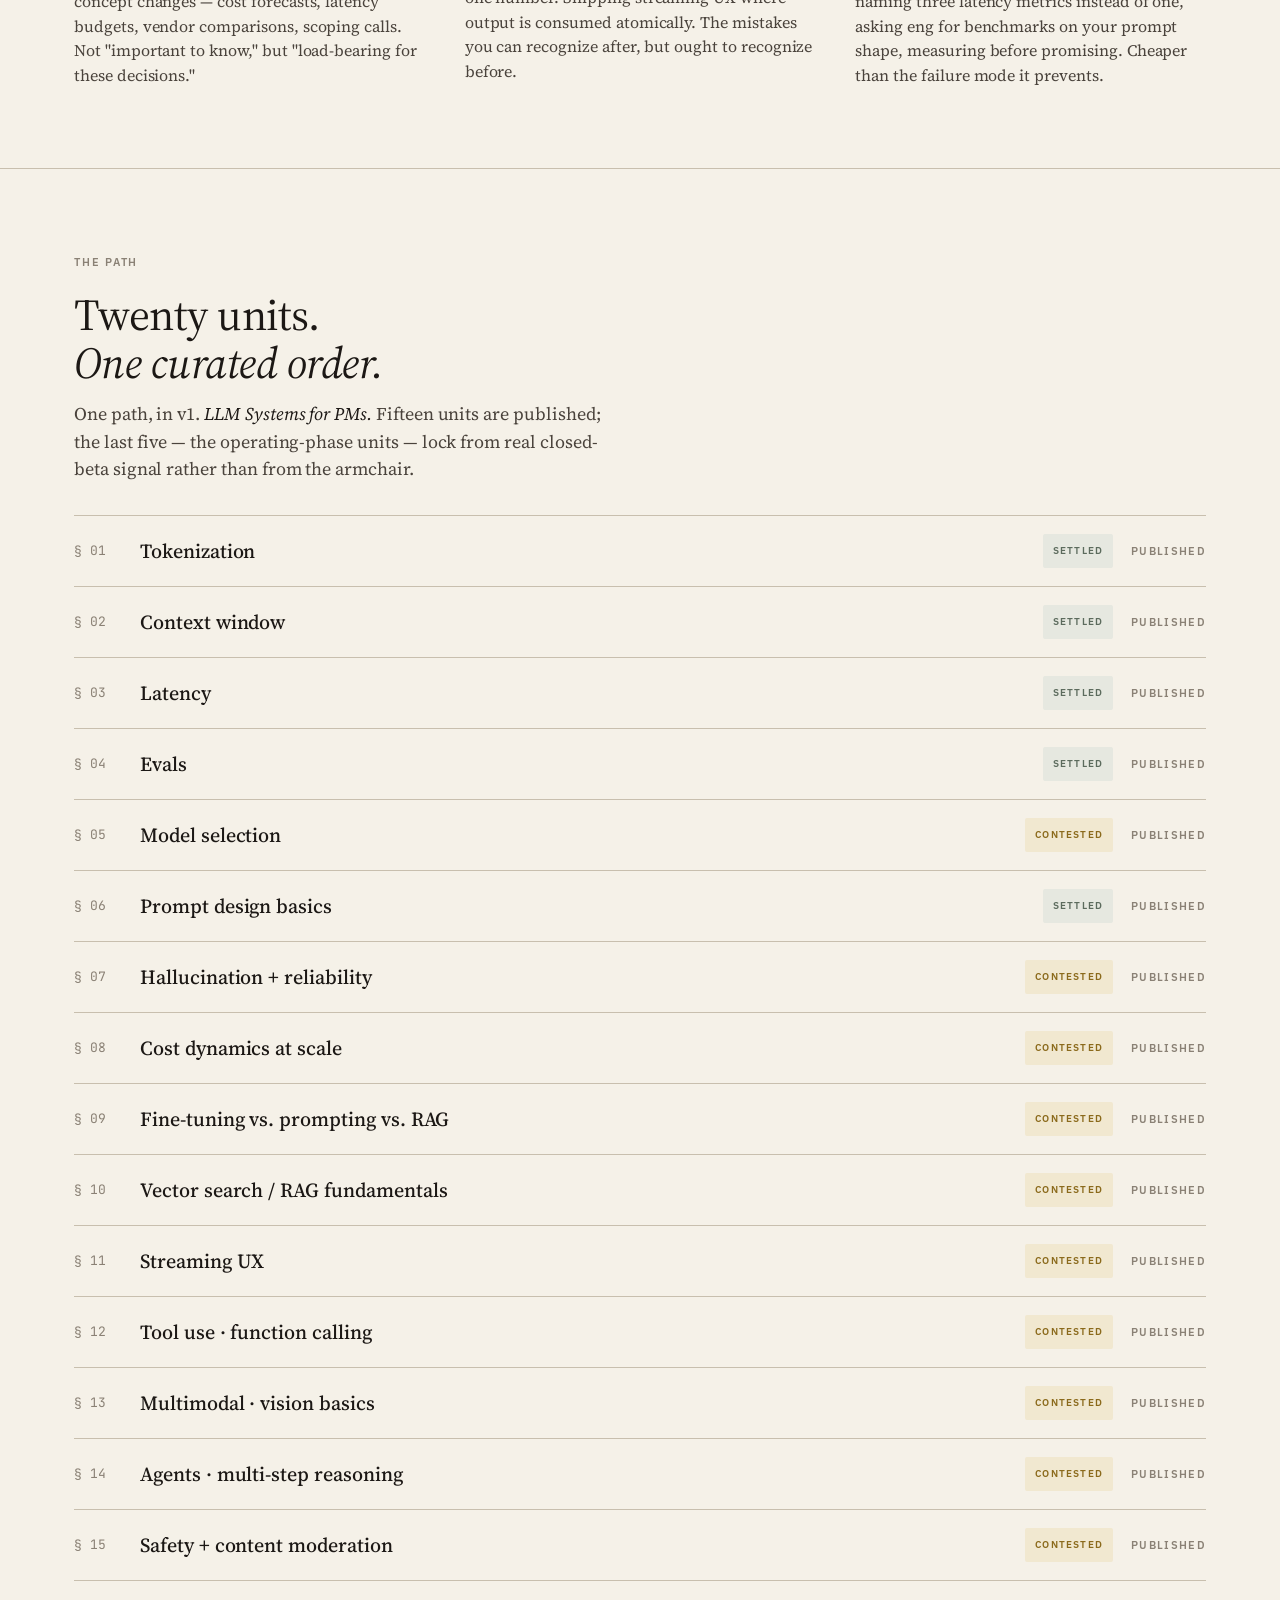
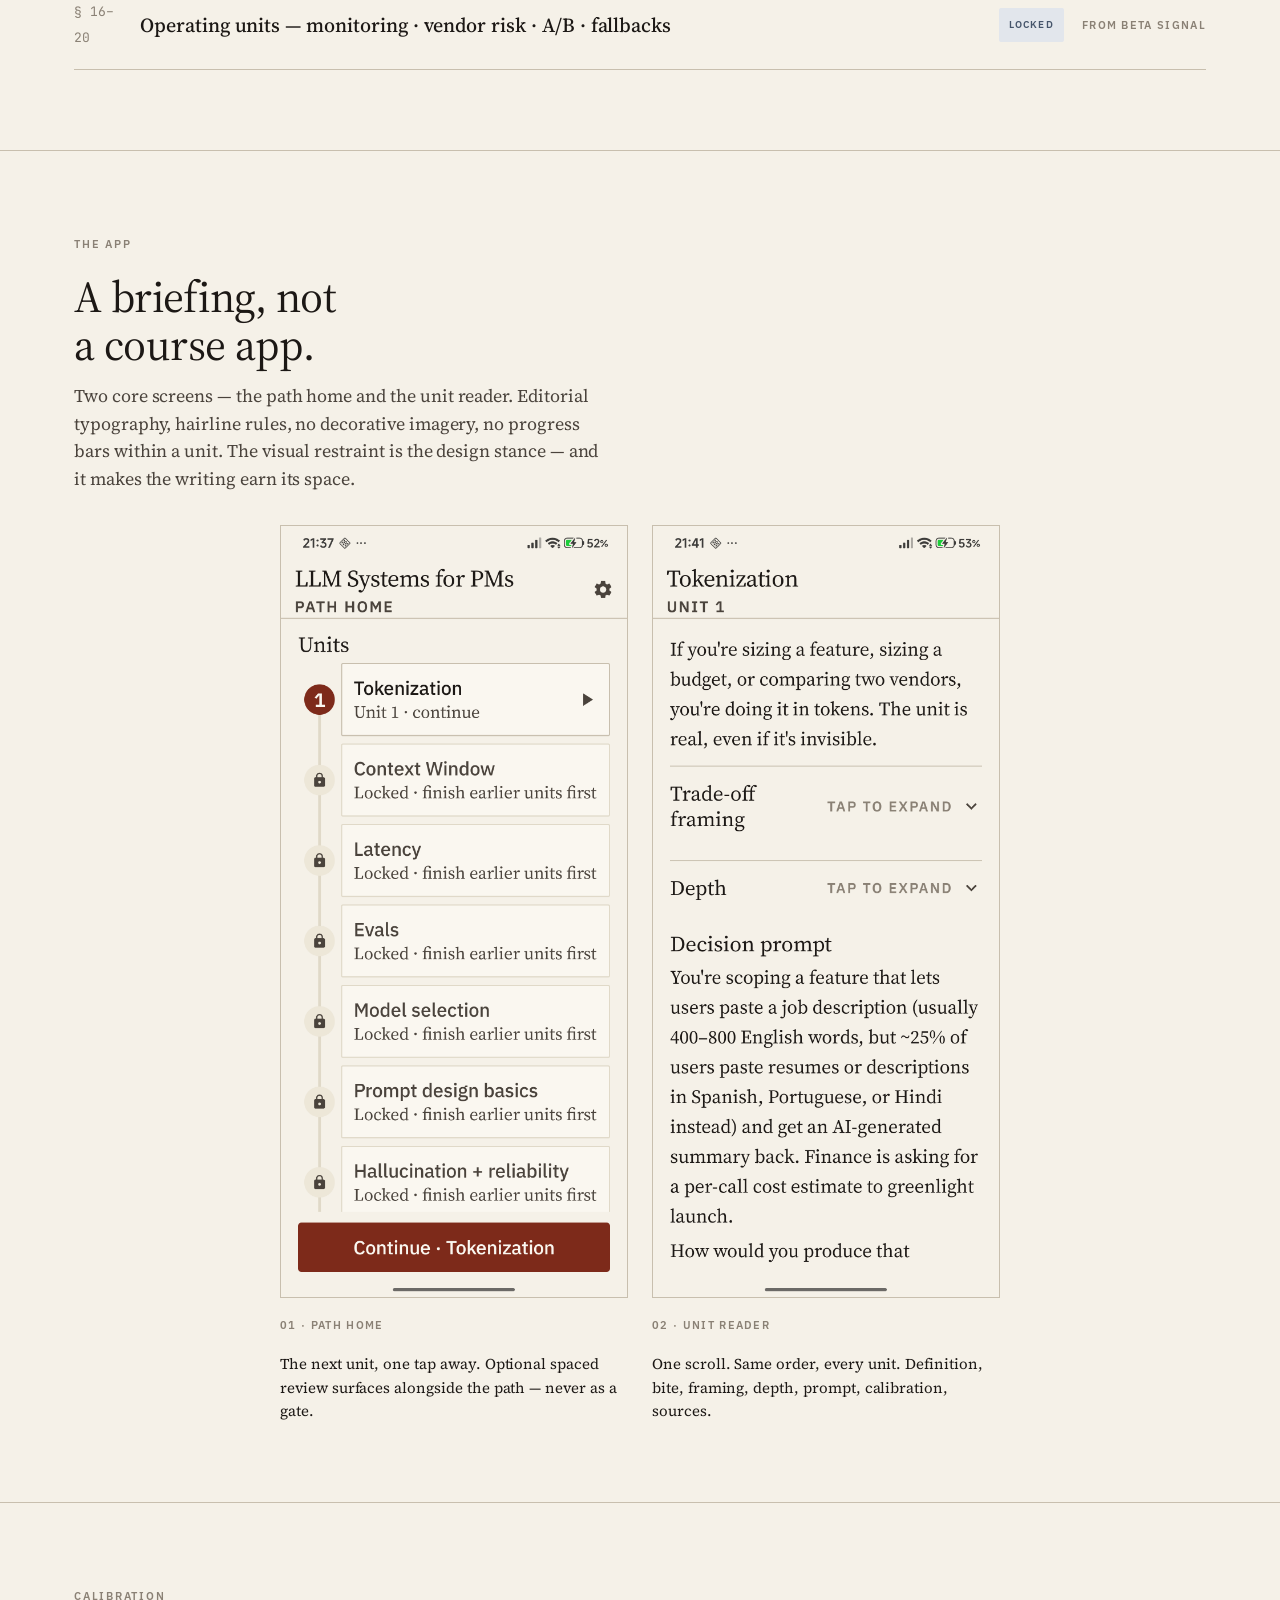
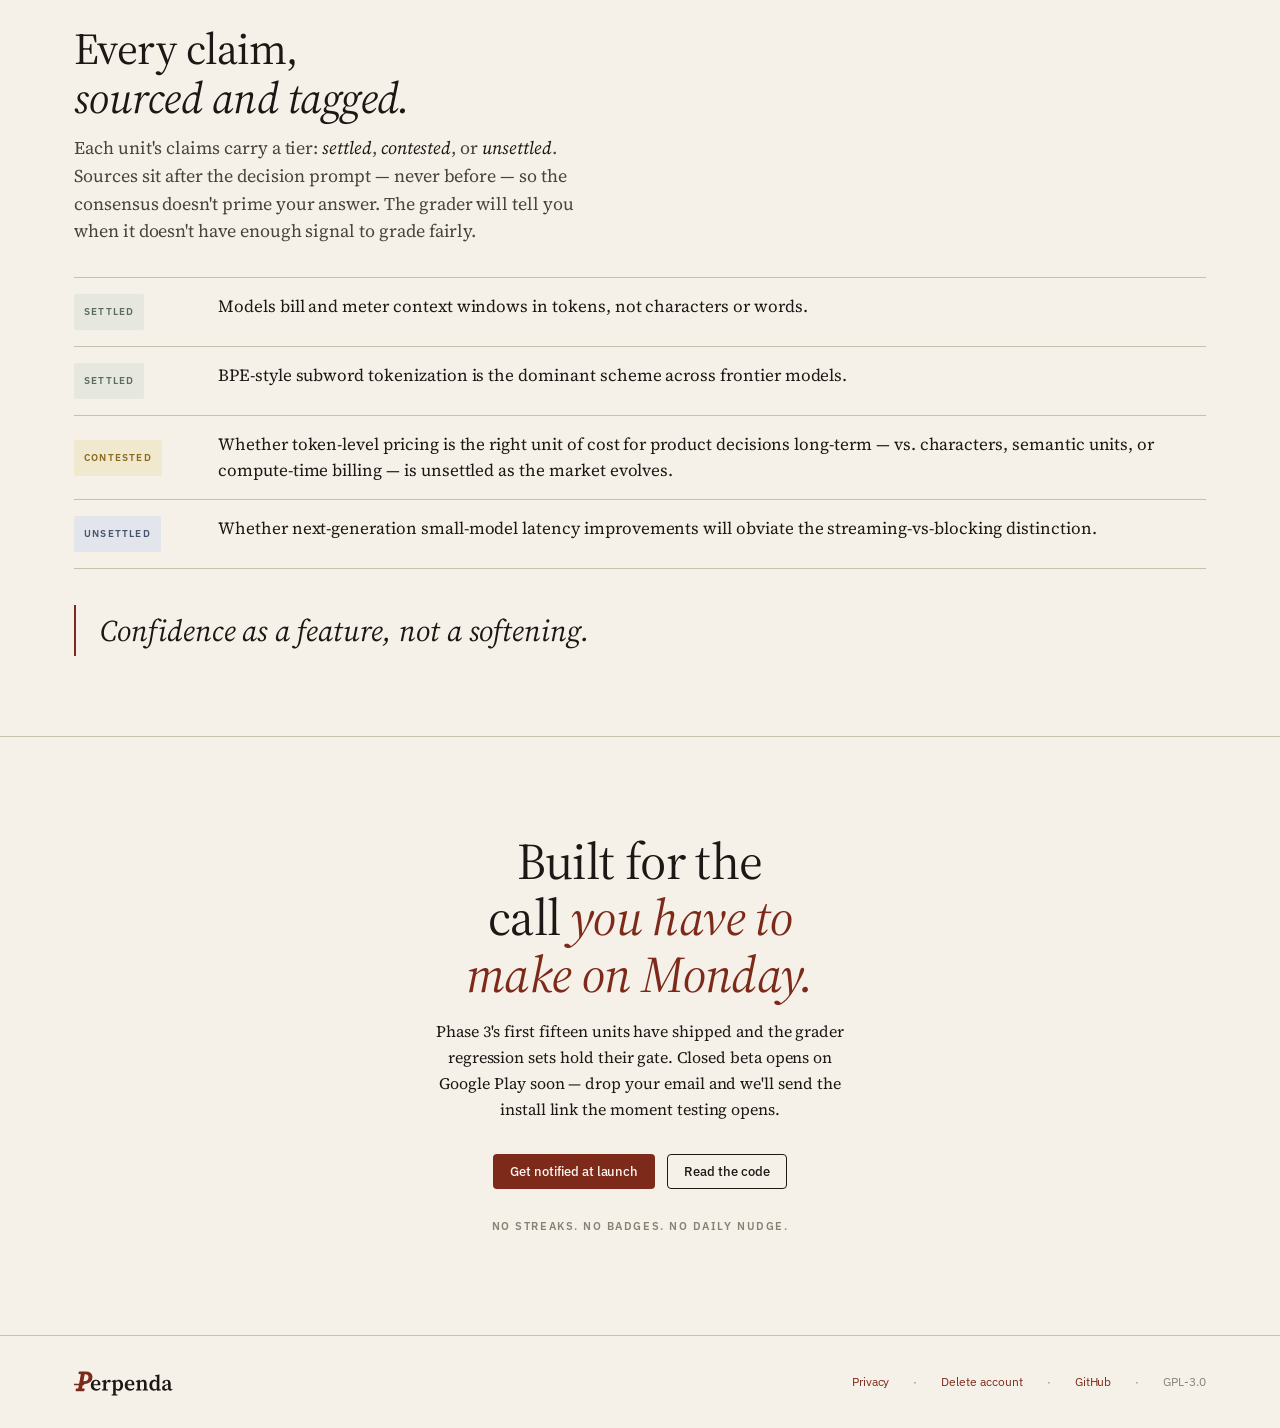
==== commit d6cdb26a: "site: reframe beta CTA as "Get notified at launch" Until the Play Store closed beta is actually live" ====
--- a/docs/index.html
+++ b/docs/index.html
@@ -26,6 +26,15 @@
 <link rel="icon" type="image/png" sizes="32x32" href="brand/favicon-32.png" />
 <link rel="icon" type="image/png" sizes="16x16" href="brand/favicon-16.png" />
 <link rel="apple-touch-icon" href="brand/apple-touch-icon-180.png" />
+
+<!-- Google Analytics (GA4) -->
+<script async src="https://www.googletagmanager.com/gtag/js?id=G-6YCV11TNED"></script>
+<script>
+  window.dataLayer = window.dataLayer || [];
+  function gtag(){dataLayer.push(arguments);}
+  gtag('js', new Date());
+  gtag('config', 'G-6YCV11TNED');
+</script>
 
 <!-- Promo bundle is standalone but rides on the project's token sheet -->
 <link rel="stylesheet" href="styles/colors_and_type.css" />
@@ -303,7 +312,7 @@
     <a class="link hide-md" href="#path">The path</a>
     <a class="link hide-md" href="#screens">Screens</a>
     <a class="link hide-md" href="https://github.com/LuminLynx/Perpenda">GitHub</a>
-    <a class="btn btn-primary" href="#beta">Join the beta</a>
+    <a class="btn btn-primary" href="#beta">Get notified</a>
   </div>
 </nav>
 
@@ -319,7 +328,7 @@
       single trade-off. No streaks. No badges. No daily nudge.
     </p>
     <div class="ctas">
-      <a class="btn btn-primary" href="#beta">Join the beta</a>
+      <a class="btn btn-primary" href="#beta">Get notified</a>
       <a class="btn btn-secondary" href="https://github.com/LuminLynx/Perpenda">View on GitHub</a>
     </div>
     <div class="meta">
@@ -459,11 +468,12 @@
     <h2>Built for the call <em>you have to make on Monday.</em></h2>
     <p class="lede">
       Phase 3's first fifteen units have shipped and the grader
-      regression sets hold their gate. Closed beta opens next. Leave
-      an email and we'll write the moment there's something to use.
+      regression sets hold their gate. Closed beta opens on Google
+      Play soon — drop your email and we'll send the install link the
+      moment testing opens.
     </p>
     <div class="ctas">
-      <a class="btn btn-primary" href="mailto:hello@perpenda.com?subject=Perpenda%20beta">Join the beta</a>
+      <a class="btn btn-primary" href="mailto:hello@perpenda.com?subject=Notify%20me%20when%20Perpenda%20launches">Get notified at launch</a>
       <a class="btn btn-secondary" href="https://github.com/LuminLynx/Perpenda">Read the code</a>
     </div>
     <div class="small">No streaks. No badges. No daily nudge.</div>
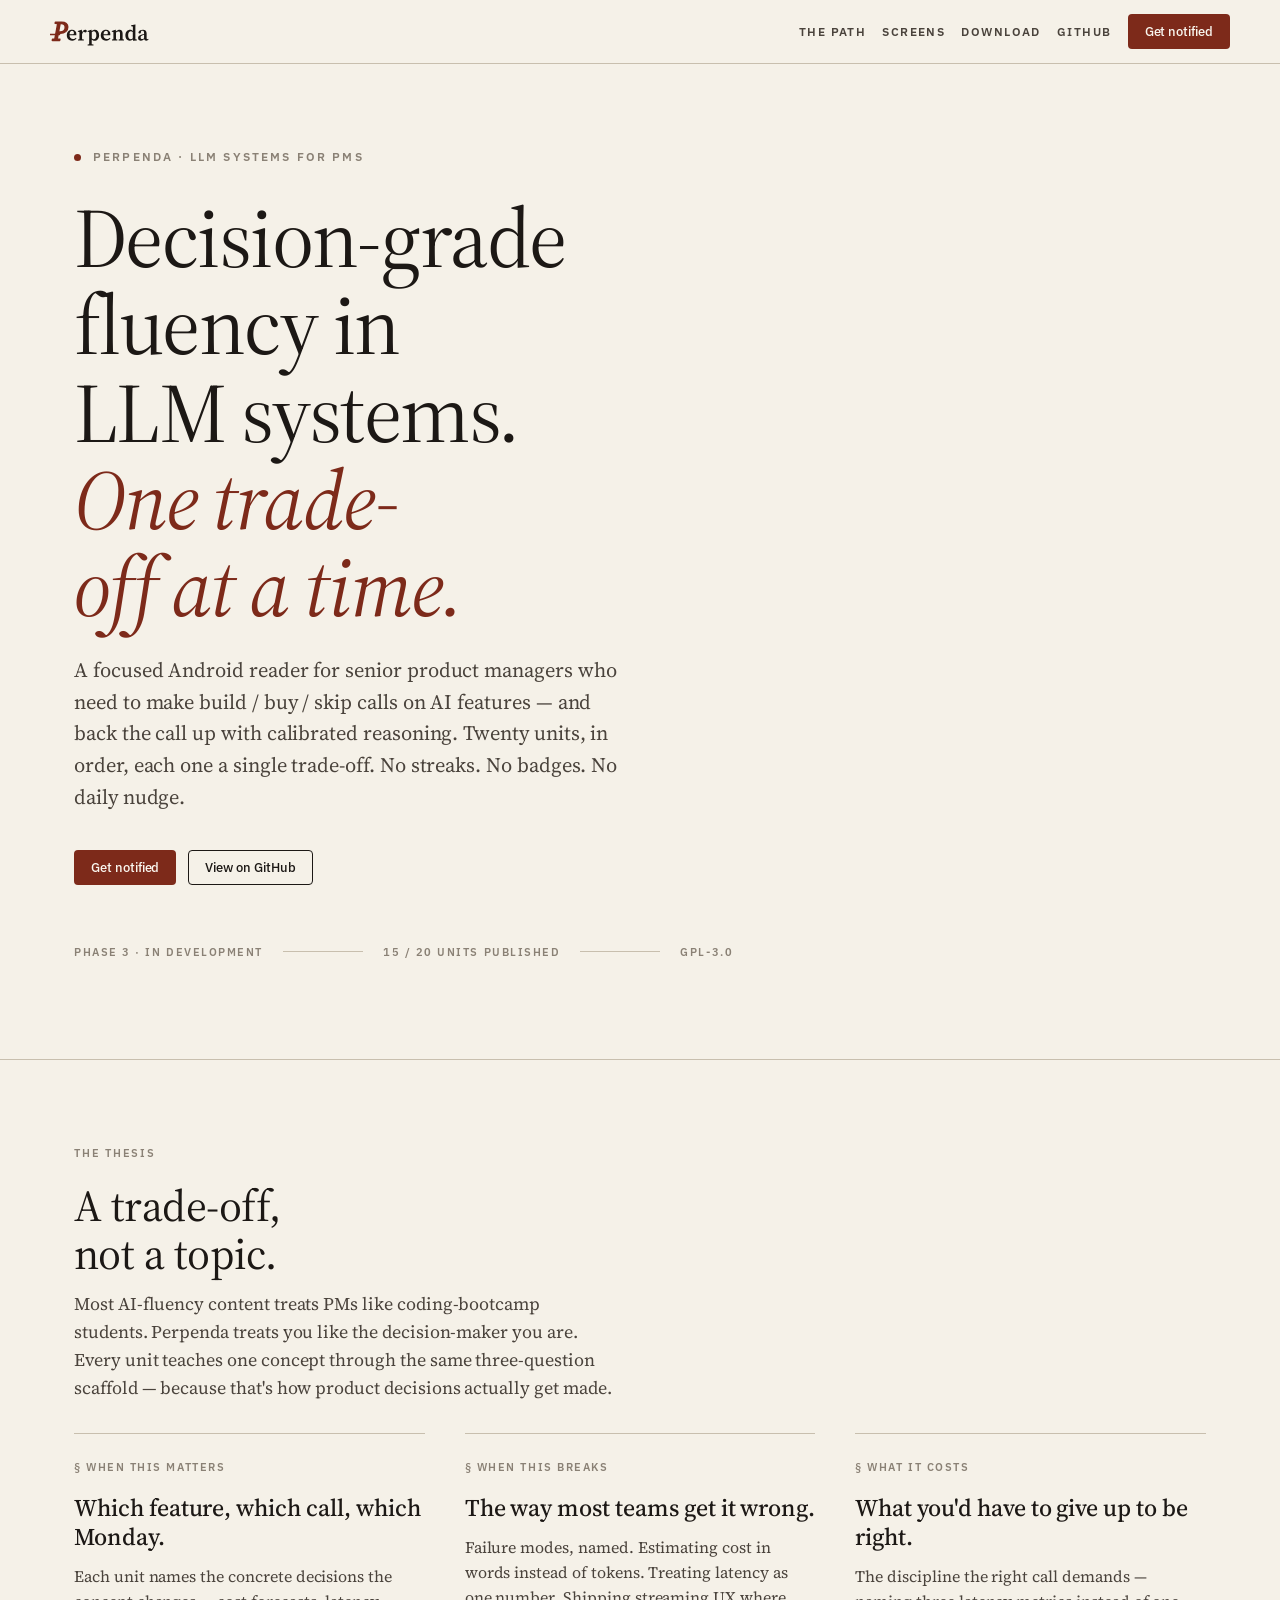
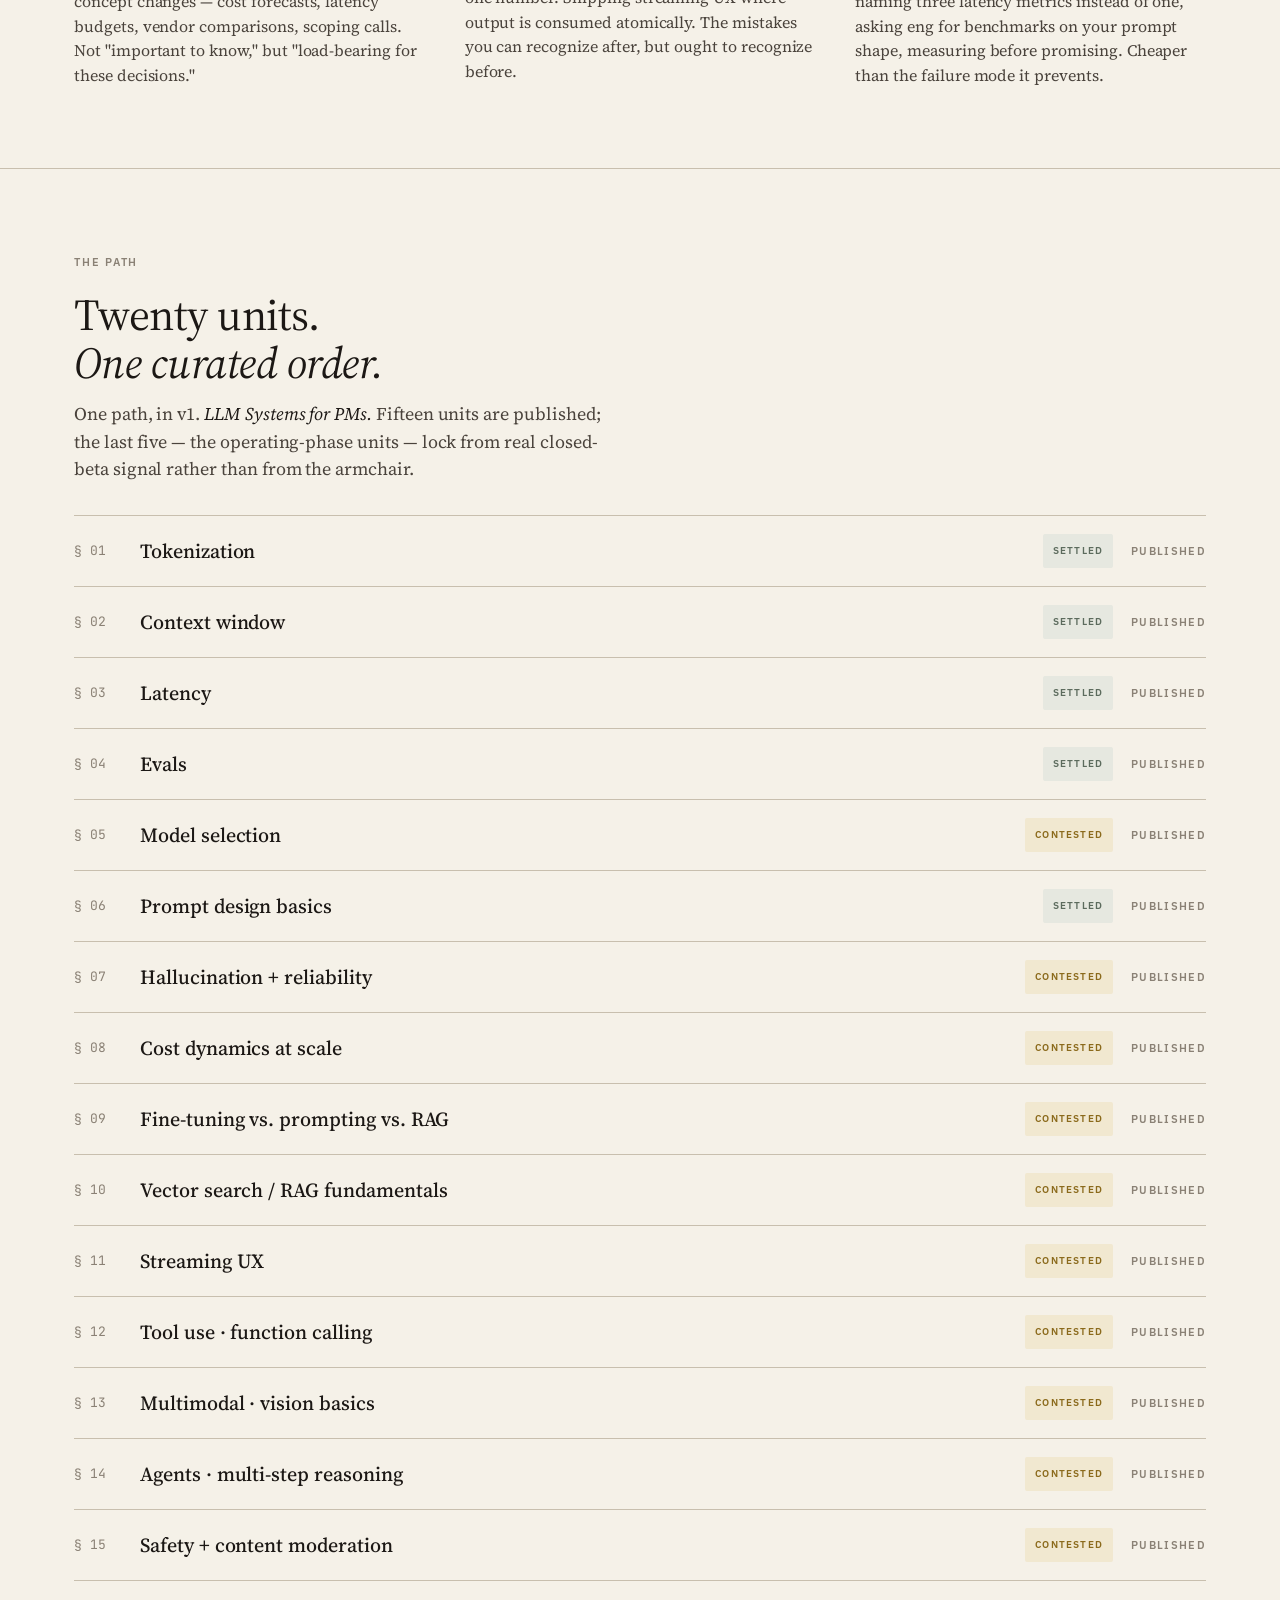
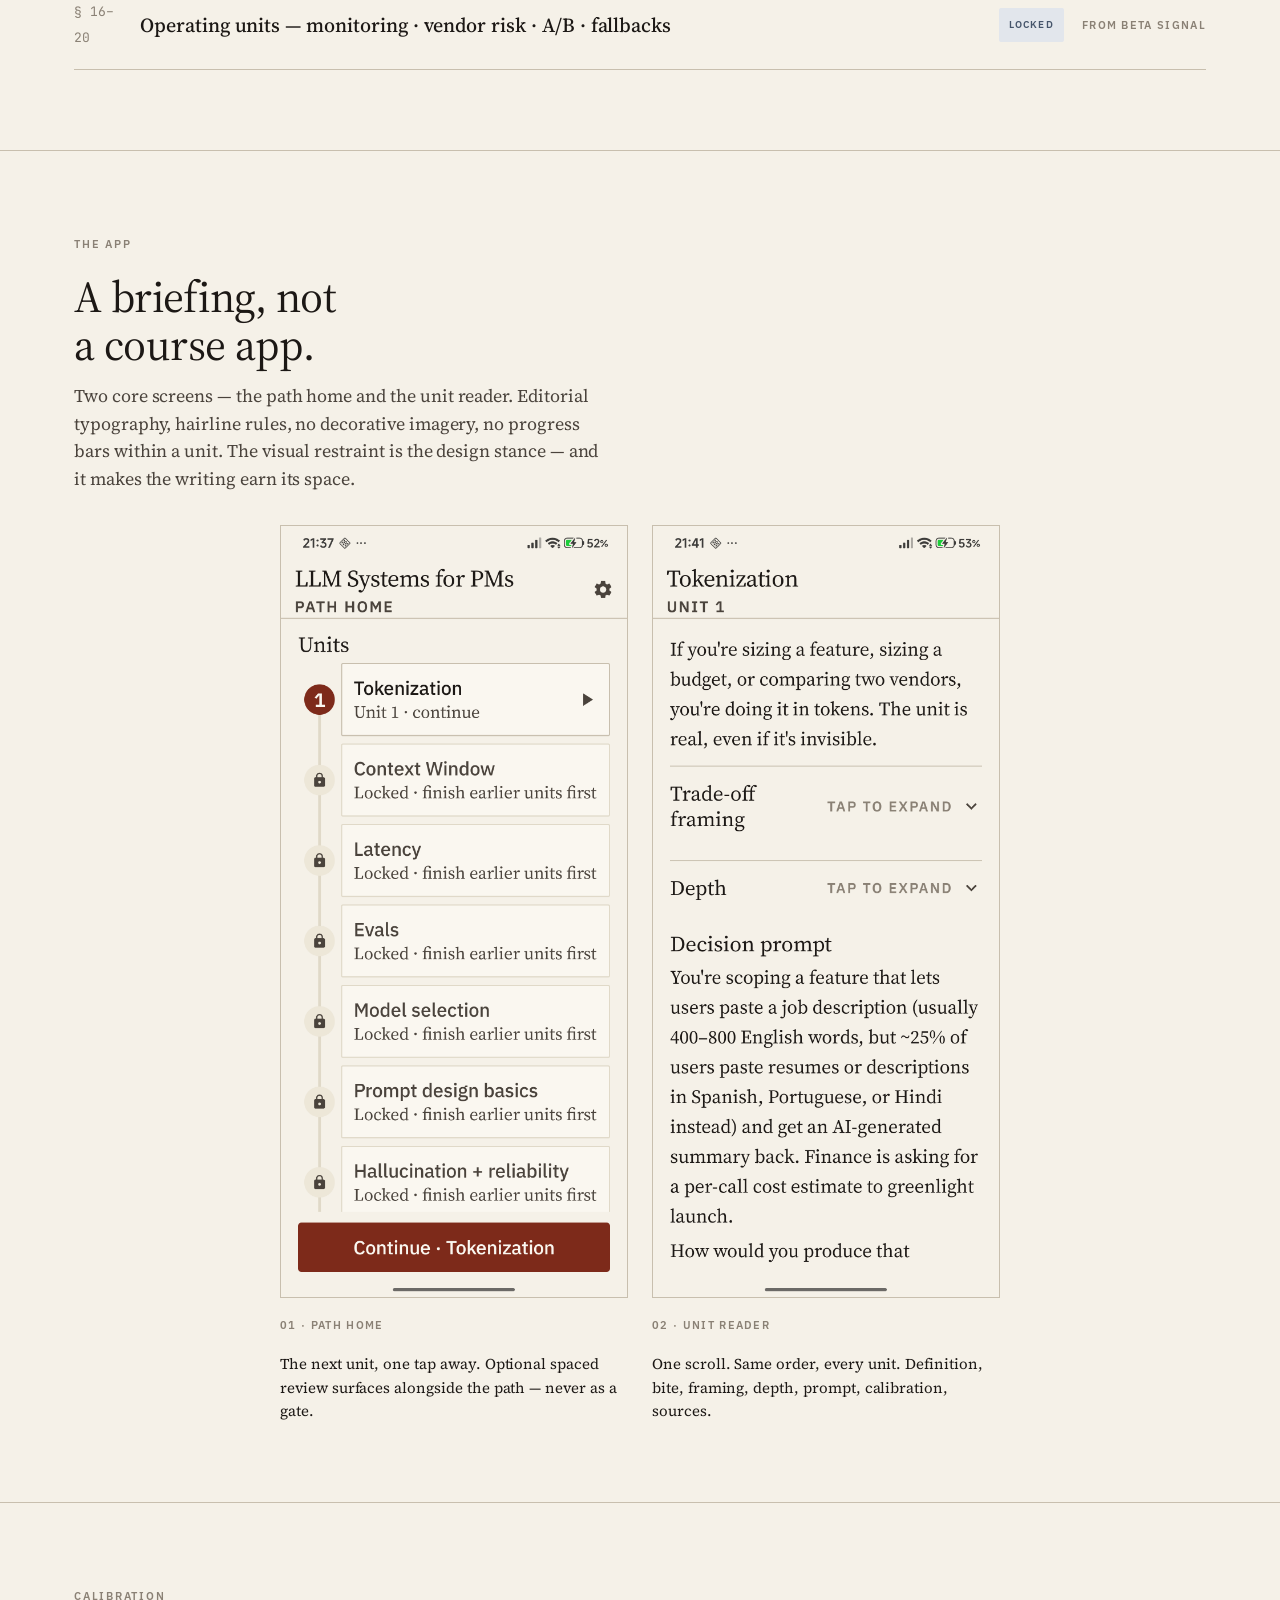
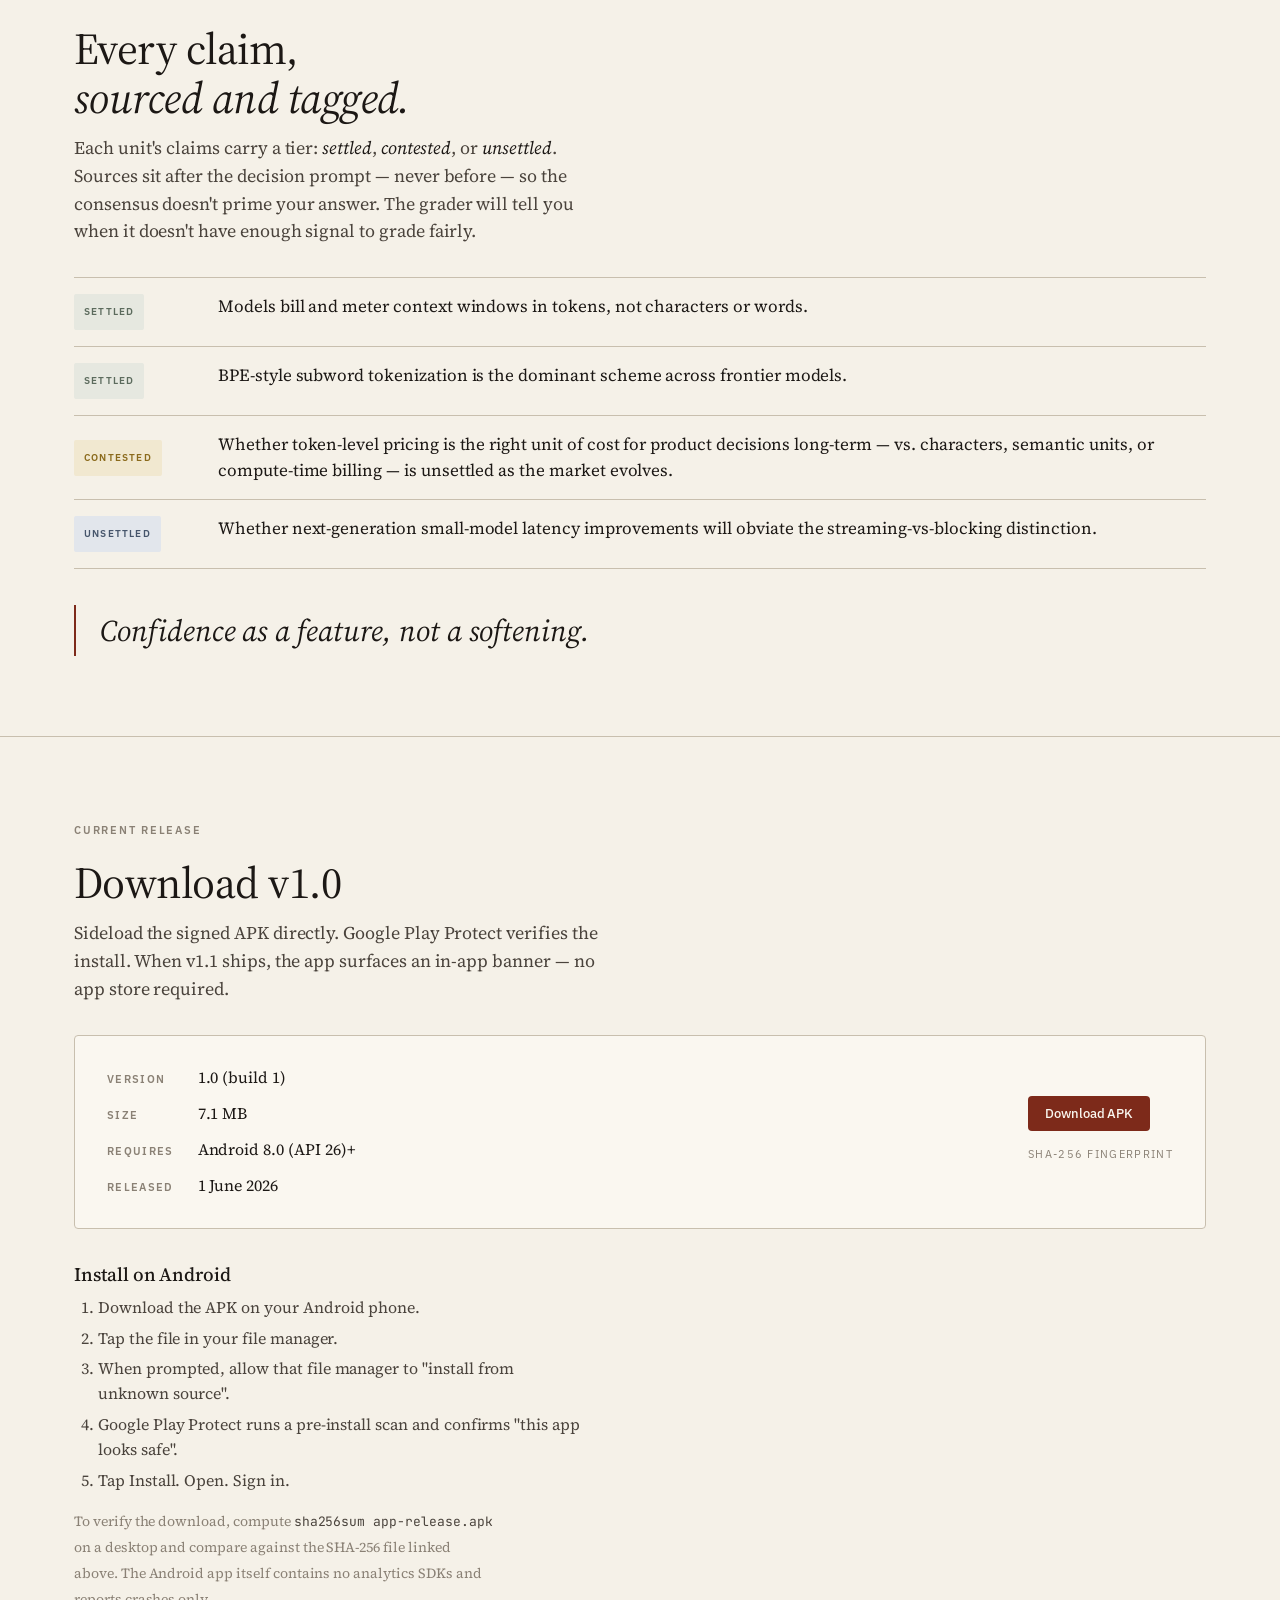
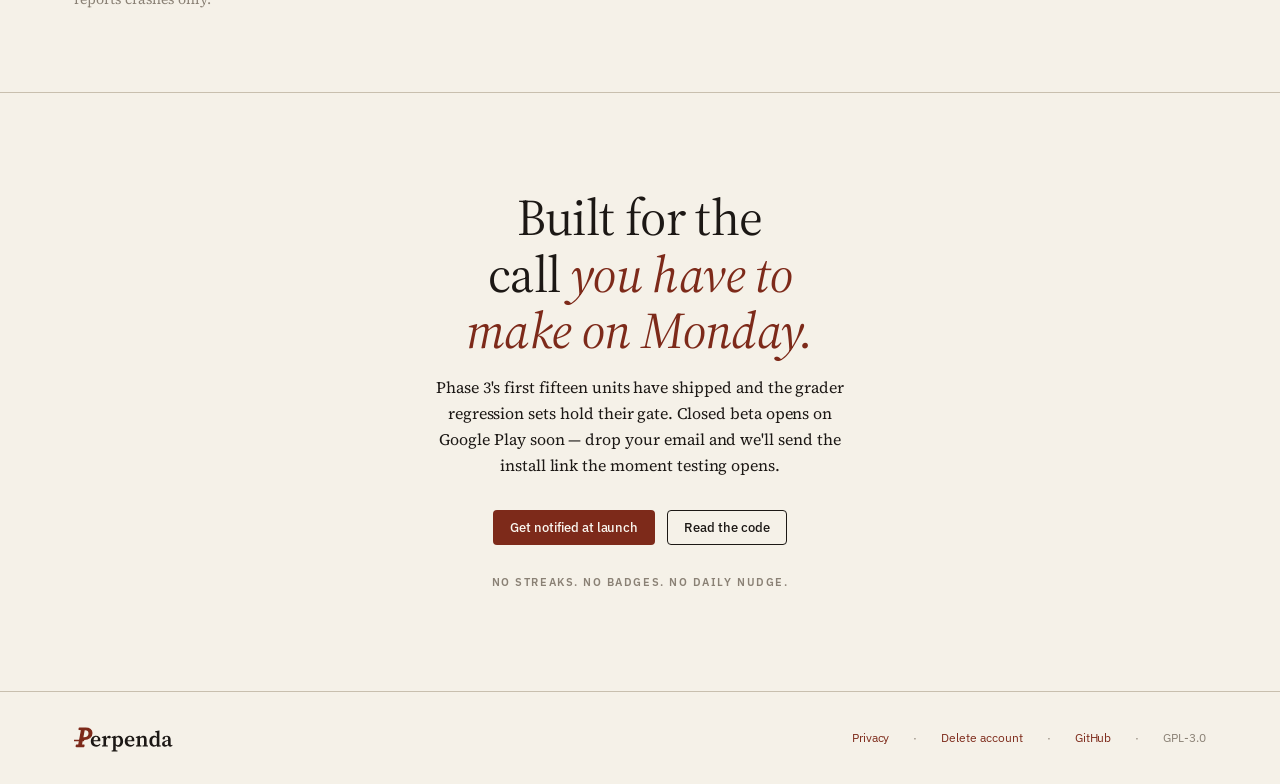
==== commit 30165ced: "site: dedicated v1.0 download band on the landing page Adds a full-width Current Release band betwee" ====
--- a/docs/index.html
+++ b/docs/index.html
@@ -26,6 +26,60 @@
 <link rel="icon" type="image/png" sizes="32x32" href="brand/favicon-32.png" />
 <link rel="icon" type="image/png" sizes="16x16" href="brand/favicon-16.png" />
 <link rel="apple-touch-icon" href="brand/apple-touch-icon-180.png" />
+
+<!-- Schema.org structured data (JSON-LD).
+     Tells Google / search AI what this page is, the publishing organization,
+     and the Android app described on it. Enables richer search snippets and
+     correct knowledge-panel attribution. -->
+<script type="application/ld+json">
+{
+  "@context": "https://schema.org",
+  "@graph": [
+    {
+      "@type": "Organization",
+      "@id": "https://perpenda.com/#organization",
+      "name": "Perpenda",
+      "url": "https://perpenda.com/",
+      "logo": {
+        "@type": "ImageObject",
+        "url": "https://perpenda.com/brand/perpenda-icon-512.png",
+        "width": 512,
+        "height": 512
+      },
+      "email": "hello@perpenda.com",
+      "sameAs": [
+        "https://github.com/LuminLynx/Perpenda"
+      ]
+    },
+    {
+      "@type": "WebSite",
+      "@id": "https://perpenda.com/#website",
+      "url": "https://perpenda.com/",
+      "name": "Perpenda",
+      "description": "Decision-grade fluency in LLM systems for product managers.",
+      "publisher": { "@id": "https://perpenda.com/#organization" },
+      "inLanguage": "en"
+    },
+    {
+      "@type": "SoftwareApplication",
+      "name": "Perpenda",
+      "applicationCategory": "EducationalApplication",
+      "operatingSystem": "Android 8.0+",
+      "description": "Train the AI judgment your team now expects from you. Tight units, decision prompts, calibrated grading against rubric criteria — no streaks, no badges, no daily nudge.",
+      "url": "https://perpenda.com/",
+      "image": "https://perpenda.com/brand/perpenda-og-1200x630.png",
+      "offers": {
+        "@type": "Offer",
+        "price": "0",
+        "priceCurrency": "USD"
+      },
+      "publisher": { "@id": "https://perpenda.com/#organization" },
+      "softwareVersion": "1.0",
+      "inLanguage": "en"
+    }
+  ]
+}
+</script>
 
 <!-- Google Analytics (GA4) -->
 <script async src="https://www.googletagmanager.com/gtag/js?id=G-6YCV11TNED"></script>
@@ -248,6 +302,61 @@
     max-width: 36ch;
   }
   .pullquote em { font-style: italic; }
+
+  /* ─── Download band ─────────────────────────────────── */
+  .download .lede { max-width: 60ch; }
+  .release-card {
+    border: 1px solid var(--hair-1);
+    border-radius: 4px;
+    padding: 28px 32px;
+    margin: 24px 0 8px;
+    display: flex;
+    align-items: center;
+    gap: 40px;
+    flex-wrap: wrap;
+    background: var(--paper-1);
+  }
+  .release-meta {
+    margin: 0;
+    display: grid;
+    grid-template-columns: auto 1fr;
+    gap: 8px 24px;
+    flex: 1 1 320px;
+  }
+  .release-meta dt {
+    font-family: var(--font-ui); font-size: 11px; font-weight: 600;
+    text-transform: uppercase; letter-spacing: 0.12em; color: var(--ink-3);
+    margin: 0; padding-top: 2px;
+  }
+  .release-meta dd {
+    margin: 0;
+    font-family: var(--font-body); font-size: 16px; color: var(--ink-1);
+    font-variant-numeric: tabular-nums;
+  }
+  .release-actions {
+    display: flex; flex-direction: column; gap: 10px;
+    align-items: flex-start;
+  }
+  .release-actions .link-sm {
+    font-family: var(--font-ui); font-size: 11px; color: var(--ink-3);
+    text-transform: uppercase; letter-spacing: 0.12em;
+  }
+  .release-actions .link-sm:hover { color: var(--ink-1); }
+  .install-h {
+    font-family: var(--font-display); font-size: 19px; font-weight: 500;
+    margin: 32px 0 8px;
+    color: var(--ink-1);
+  }
+  .install-steps {
+    font-family: var(--font-body); font-size: 16px; line-height: 1.55;
+    color: var(--ink-2); margin: 0 0 16px; padding-left: 24px;
+    max-width: 64ch;
+  }
+  .install-steps li { margin: 6px 0; }
+  .band-footer-note {
+    font-family: var(--font-body); font-size: 14px; color: var(--ink-3);
+    margin: 16px 0 0; max-width: 60ch;
+  }
 
   /* ─── CTA ─────────────────────────────────────────────── */
   .cta {
@@ -311,6 +420,7 @@
     <div class="grow"></div>
     <a class="link hide-md" href="#path">The path</a>
     <a class="link hide-md" href="#screens">Screens</a>
+    <a class="link hide-md" href="#download">Download</a>
     <a class="link hide-md" href="https://github.com/LuminLynx/Perpenda">GitHub</a>
     <a class="btn btn-primary" href="#beta">Get notified</a>
   </div>
@@ -462,6 +572,39 @@
   </div>
 </section>
 
+<!-- ─── Download ──────────────────────────────────────── -->
+<section id="download" class="band download">
+  <div class="wrap">
+    <div class="band-eyebrow">Current release</div>
+    <h2 class="band-h">Download v1.0</h2>
+    <p class="lede">Sideload the signed APK directly. Google Play Protect verifies the install. When v1.1 ships, the app surfaces an in-app banner — no app store required.</p>
+
+    <div class="release-card">
+      <dl class="release-meta">
+        <dt>Version</dt><dd>1.0 (build 1)</dd>
+        <dt>Size</dt><dd>7.1 MB</dd>
+        <dt>Requires</dt><dd>Android 8.0 (API 26)+</dd>
+        <dt>Released</dt><dd>1 June 2026</dd>
+      </dl>
+      <div class="release-actions">
+        <a class="btn btn-primary" href="https://github.com/LuminLynx/Perpenda/releases/download/v1.0/app-release.apk">Download APK</a>
+        <a class="link-sm" href="https://github.com/LuminLynx/Perpenda/releases/download/v1.0/app-release.apk.sha256">SHA-256 fingerprint</a>
+      </div>
+    </div>
+
+    <h3 class="install-h">Install on Android</h3>
+    <ol class="install-steps">
+      <li>Download the APK on your Android phone.</li>
+      <li>Tap the file in your file manager.</li>
+      <li>When prompted, allow that file manager to "install from unknown source".</li>
+      <li>Google Play Protect runs a pre-install scan and confirms "this app looks safe".</li>
+      <li>Tap Install. Open. Sign in.</li>
+    </ol>
+
+    <p class="band-footer-note">To verify the download, compute <code>sha256sum app-release.apk</code> on a desktop and compare against the SHA-256 file linked above. The Android app itself contains no analytics SDKs and reports crashes only.</p>
+  </div>
+</section>
+
 <!-- ─── CTA ────────────────────────────────────────────── -->
 <section id="beta" class="cta">
   <div class="wrap">
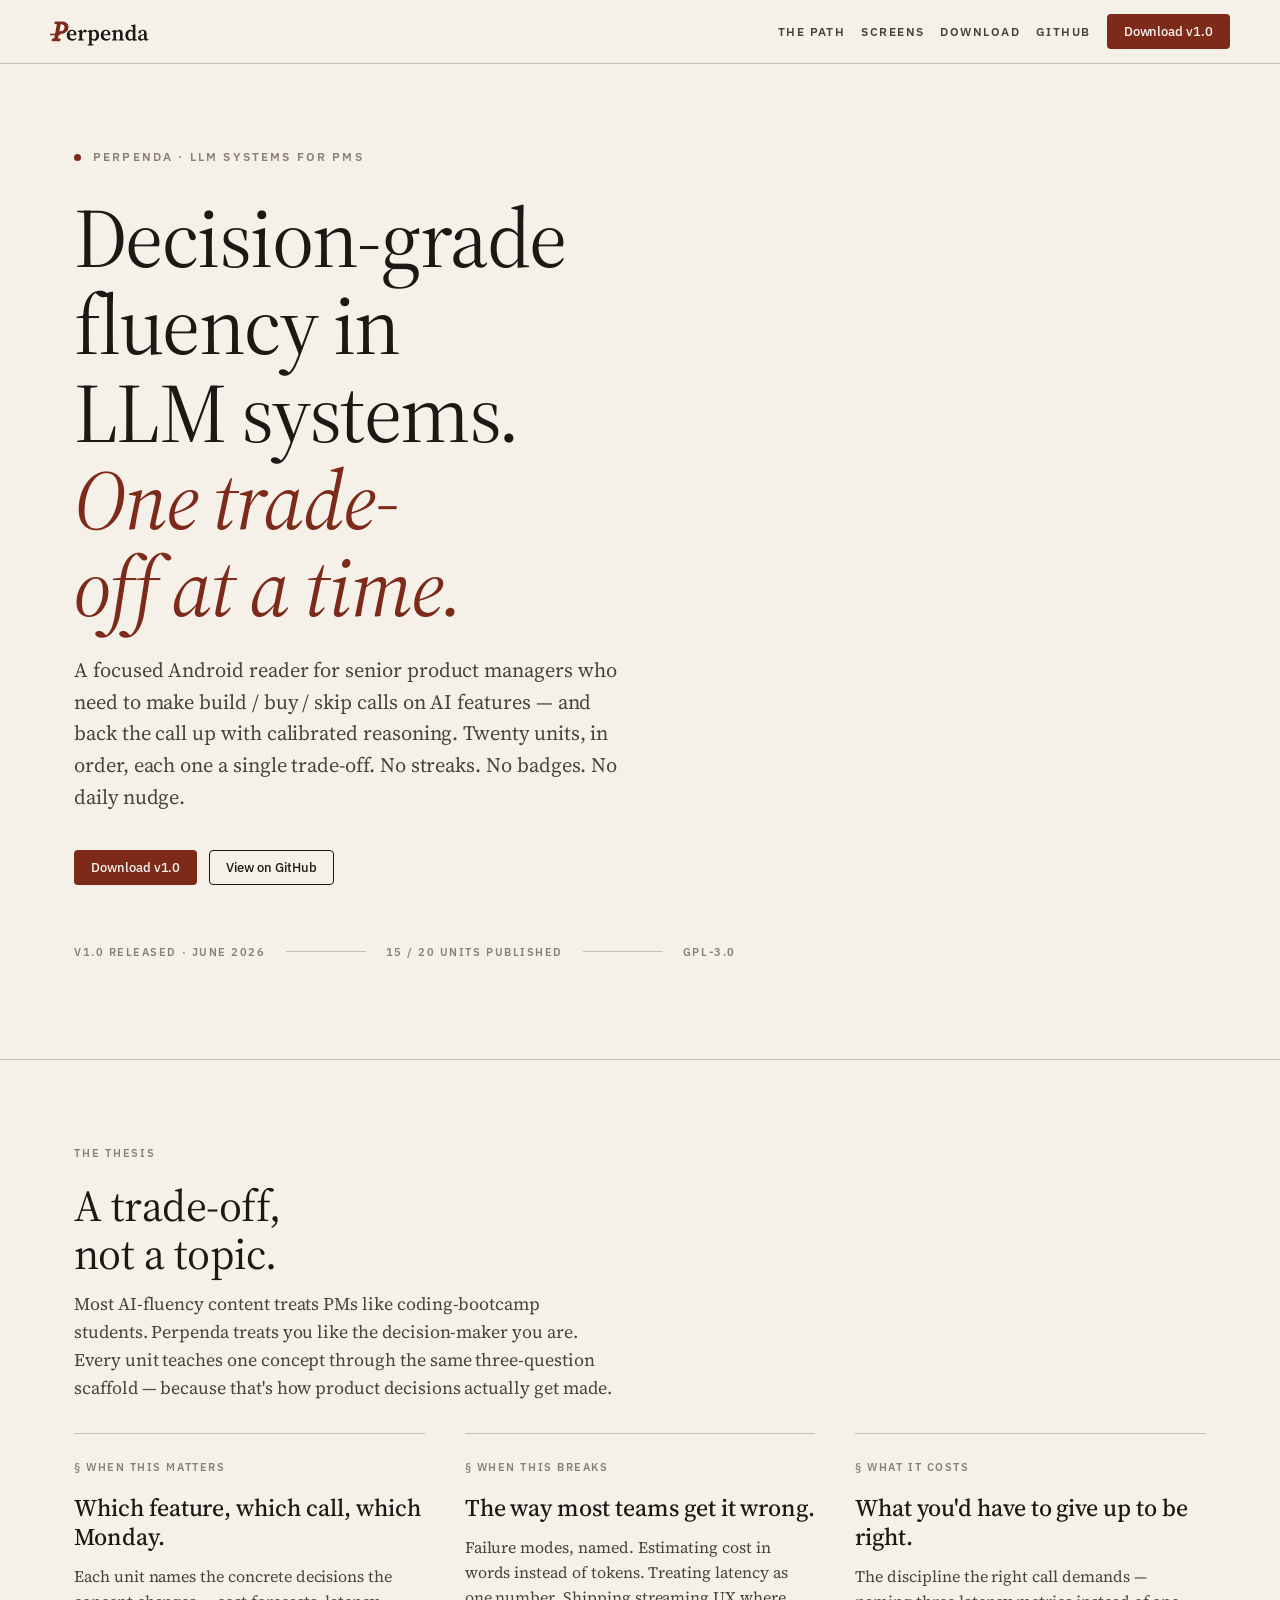
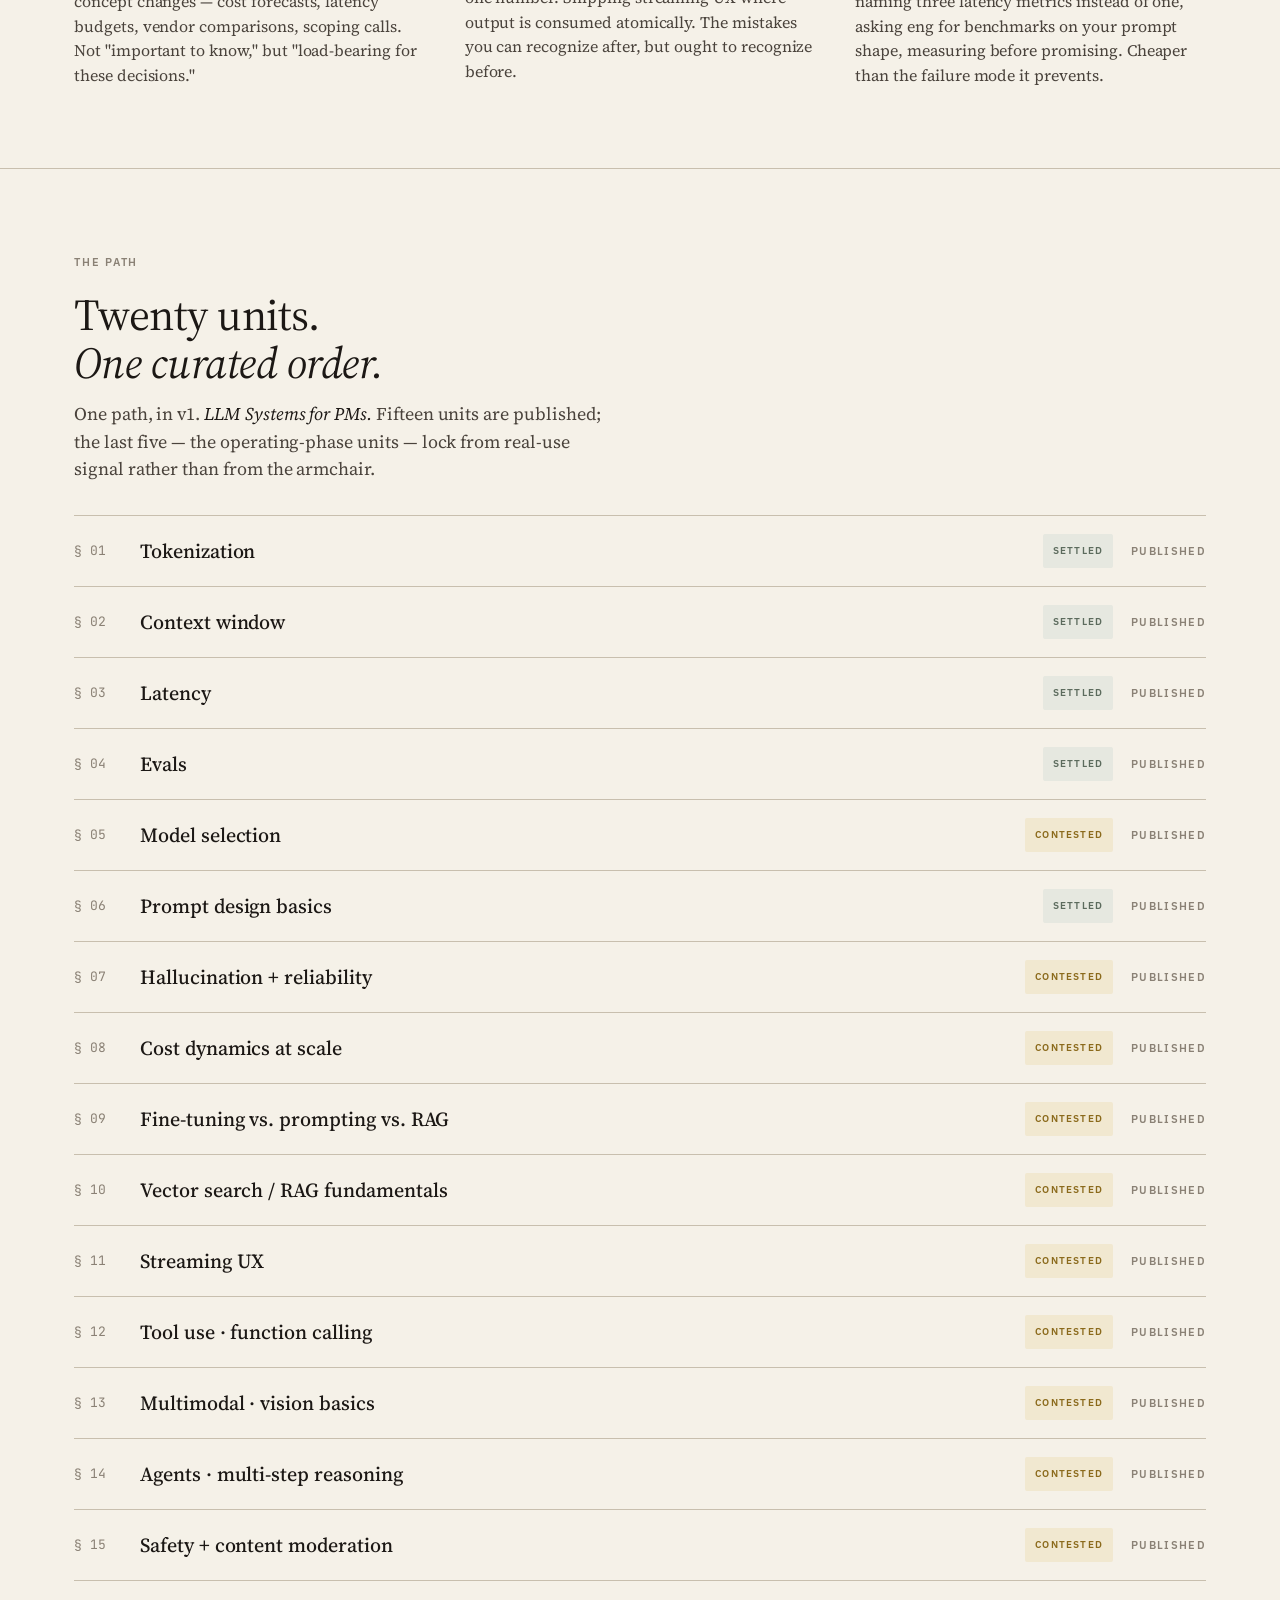
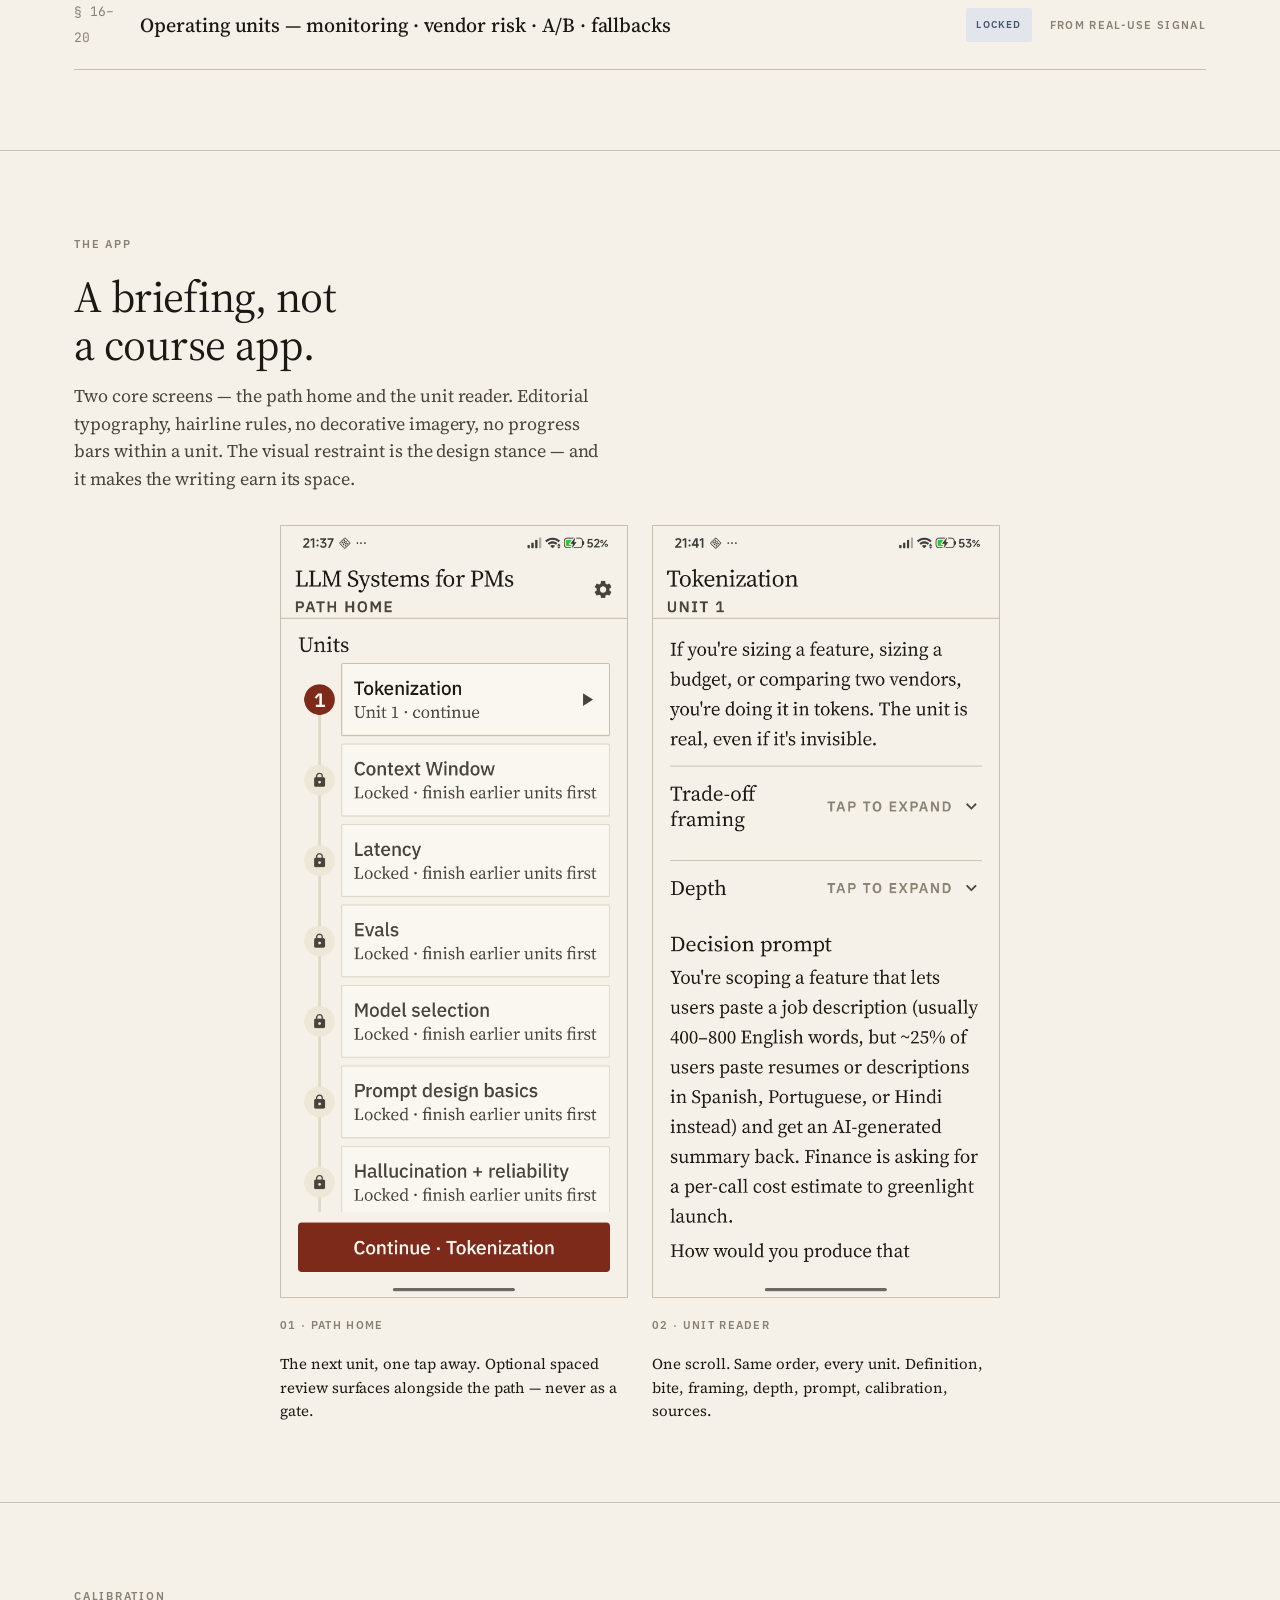
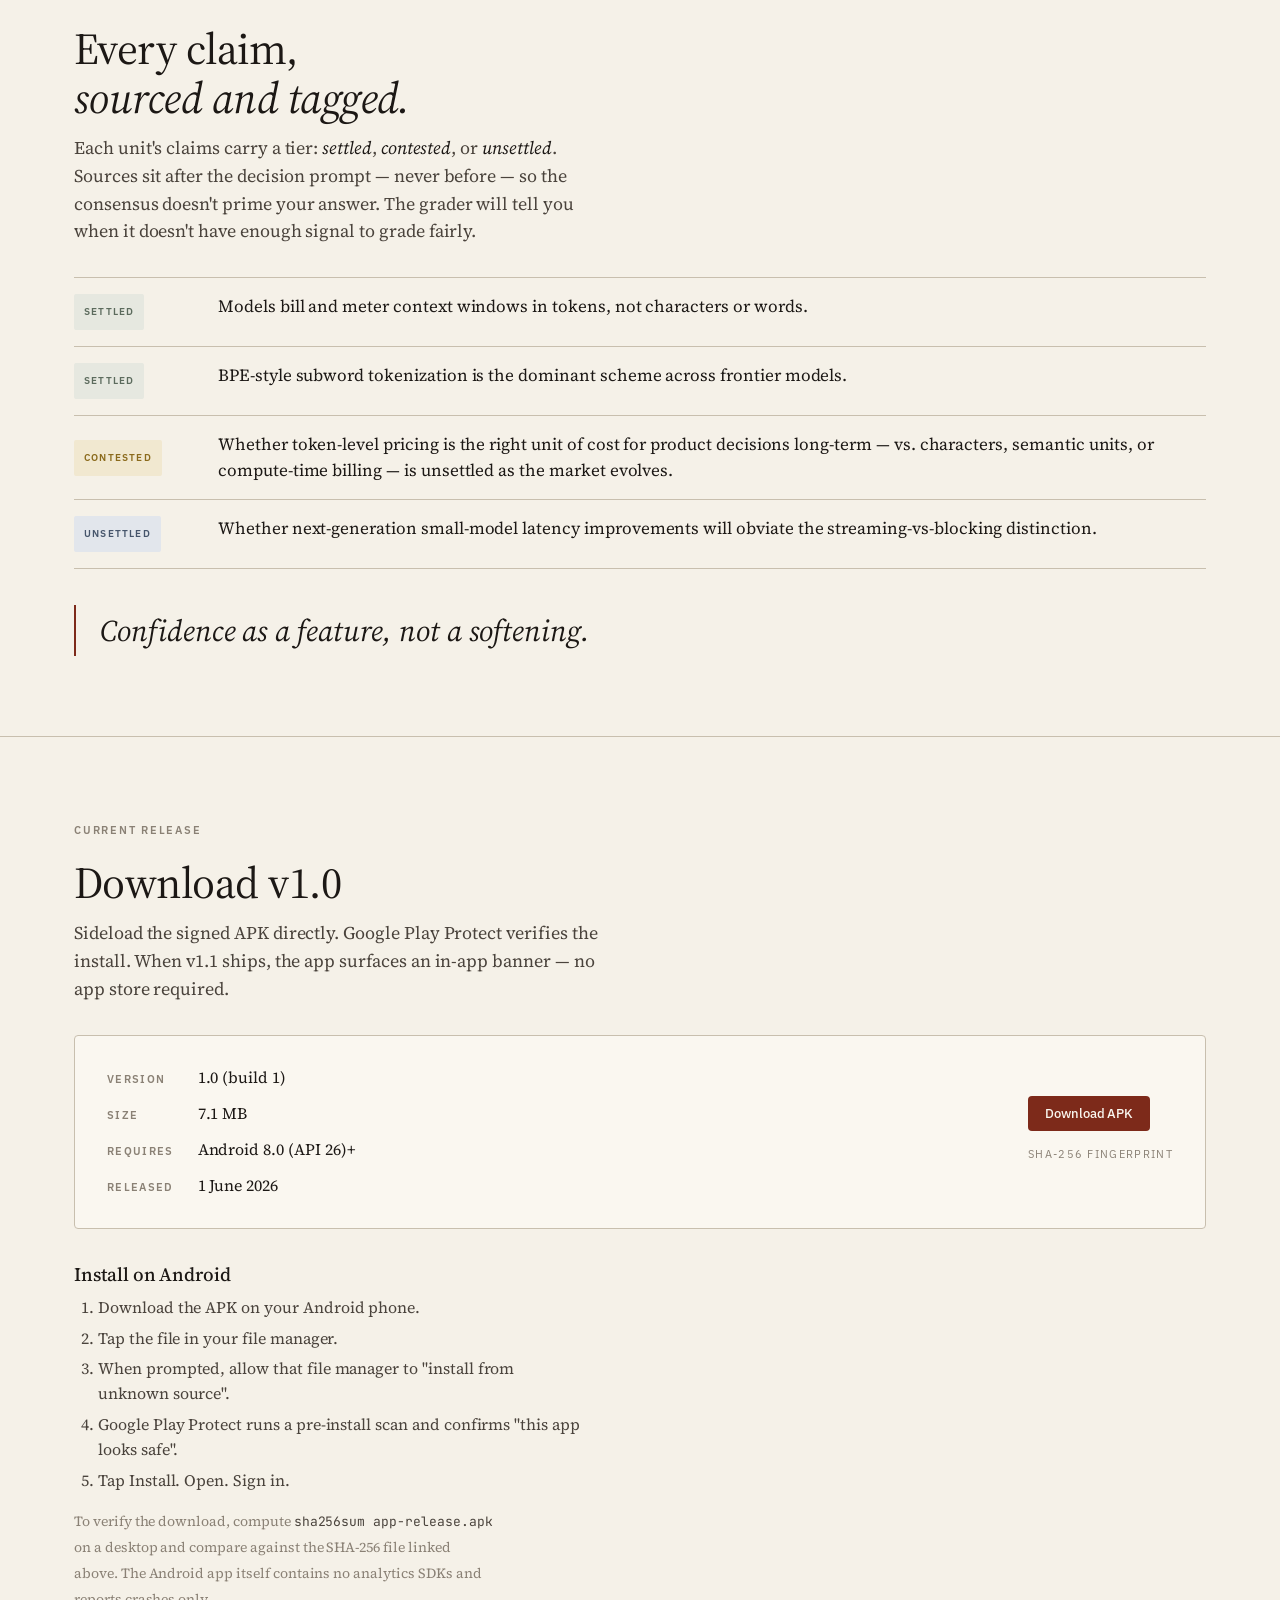
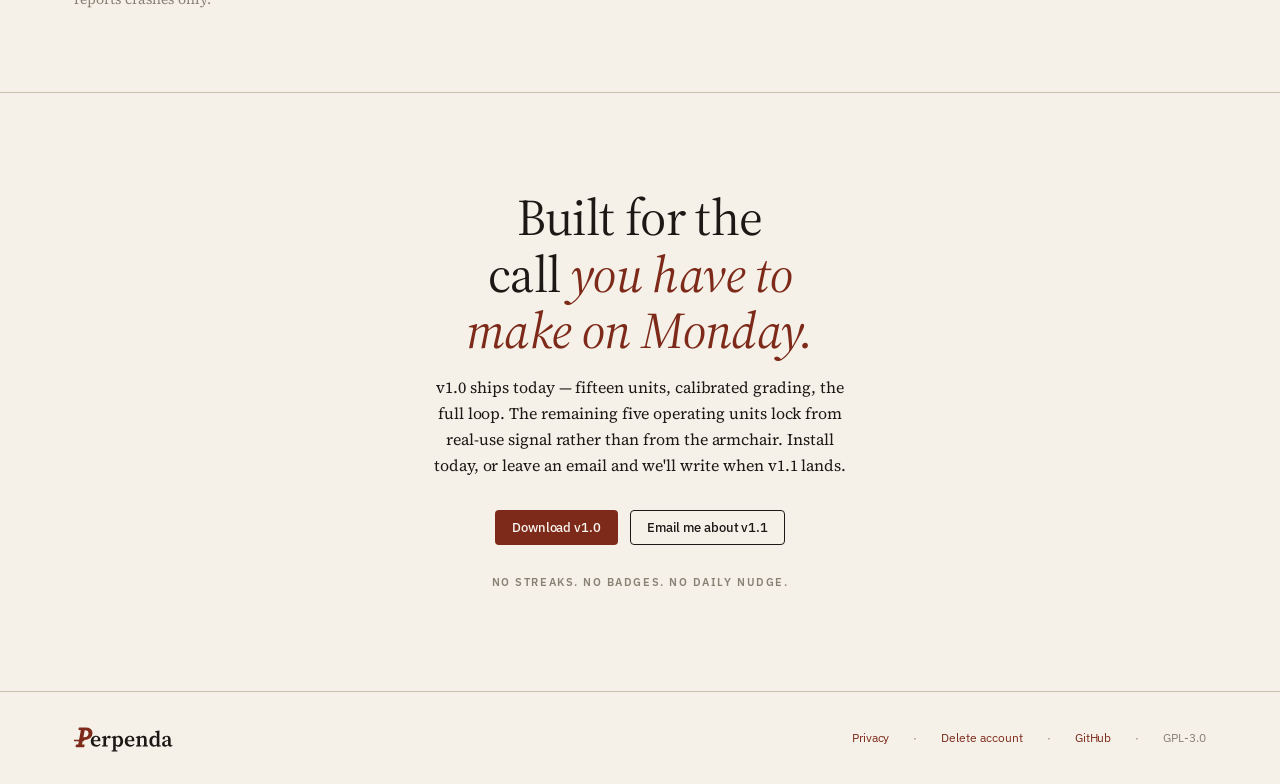
==== commit 5b530523: "site: align landing-page copy with v1.0 released Six edits across the page so the post-v1.0 reality " ====
--- a/docs/index.html
+++ b/docs/index.html
@@ -422,7 +422,7 @@
     <a class="link hide-md" href="#screens">Screens</a>
     <a class="link hide-md" href="#download">Download</a>
     <a class="link hide-md" href="https://github.com/LuminLynx/Perpenda">GitHub</a>
-    <a class="btn btn-primary" href="#beta">Get notified</a>
+    <a class="btn btn-primary" href="#download">Download v1.0</a>
   </div>
 </nav>
 
@@ -438,11 +438,11 @@
       single trade-off. No streaks. No badges. No daily nudge.
     </p>
     <div class="ctas">
-      <a class="btn btn-primary" href="#beta">Get notified</a>
+      <a class="btn btn-primary" href="#download">Download v1.0</a>
       <a class="btn btn-secondary" href="https://github.com/LuminLynx/Perpenda">View on GitHub</a>
     </div>
     <div class="meta">
-      <span>Phase 3 · in development</span>
+      <span>v1.0 released · June 2026</span>
       <span class="rule"></span>
       <span>15 / 20 units published</span>
       <span class="rule"></span>
@@ -490,7 +490,7 @@
     <p class="lede">
       One path, in v1. <em>LLM Systems for PMs.</em> Fifteen units are
       published; the last five — the operating-phase units — lock from
-      real closed-beta signal rather than from the armchair.
+      real-use signal rather than from the armchair.
     </p>
     <div class="grid">
       <div class="unit"><div class="num">§ 01</div><div class="name">Tokenization</div><div class="tag tag-settled">Settled</div><div class="status">Published</div></div>
@@ -508,7 +508,7 @@
       <div class="unit"><div class="num">§ 13</div><div class="name">Multimodal · vision basics</div><div class="tag tag-contested">Contested</div><div class="status">Published</div></div>
       <div class="unit"><div class="num">§ 14</div><div class="name">Agents · multi-step reasoning</div><div class="tag tag-contested">Contested</div><div class="status">Published</div></div>
       <div class="unit"><div class="num">§ 15</div><div class="name">Safety + content moderation</div><div class="tag tag-contested">Contested</div><div class="status">Published</div></div>
-      <div class="unit"><div class="num">§ 16–20</div><div class="name">Operating units — monitoring · vendor risk · A/B · fallbacks</div><div class="tag tag-locked">Locked</div><div class="status">From beta signal</div></div>
+      <div class="unit"><div class="num">§ 16–20</div><div class="name">Operating units — monitoring · vendor risk · A/B · fallbacks</div><div class="tag tag-locked">Locked</div><div class="status">From real-use signal</div></div>
     </div>
   </div>
 </section>
@@ -610,14 +610,14 @@
   <div class="wrap">
     <h2>Built for the call <em>you have to make on Monday.</em></h2>
     <p class="lede">
-      Phase 3's first fifteen units have shipped and the grader
-      regression sets hold their gate. Closed beta opens on Google
-      Play soon — drop your email and we'll send the install link the
-      moment testing opens.
+      v1.0 ships today — fifteen units, calibrated grading, the full
+      loop. The remaining five operating units lock from real-use
+      signal rather than from the armchair. Install today, or leave an
+      email and we'll write when v1.1 lands.
     </p>
     <div class="ctas">
-      <a class="btn btn-primary" href="mailto:hello@perpenda.com?subject=Notify%20me%20when%20Perpenda%20launches">Get notified at launch</a>
-      <a class="btn btn-secondary" href="https://github.com/LuminLynx/Perpenda">Read the code</a>
+      <a class="btn btn-primary" href="#download">Download v1.0</a>
+      <a class="btn btn-secondary" href="mailto:hello@perpenda.com?subject=Email%20me%20about%20Perpenda%20v1.1">Email me about v1.1</a>
     </div>
     <div class="small">No streaks. No badges. No daily nudge.</div>
   </div>
